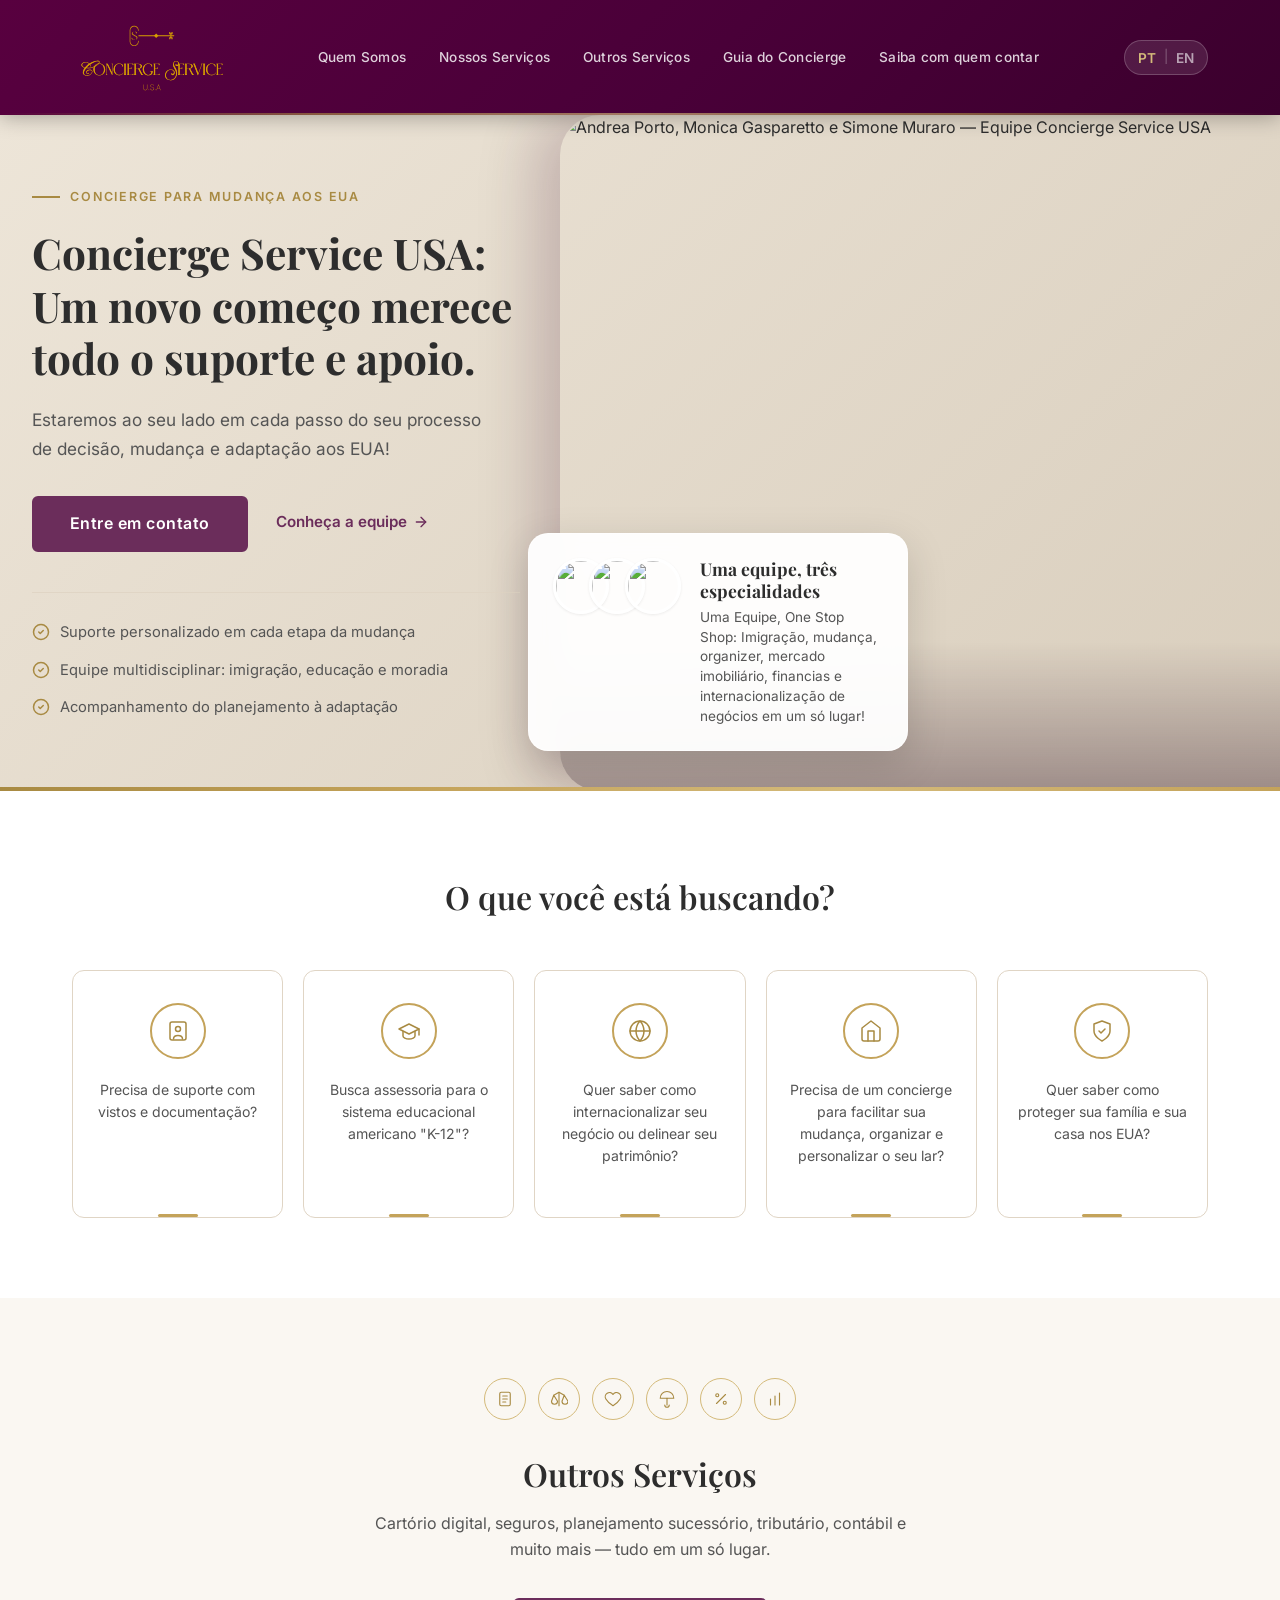
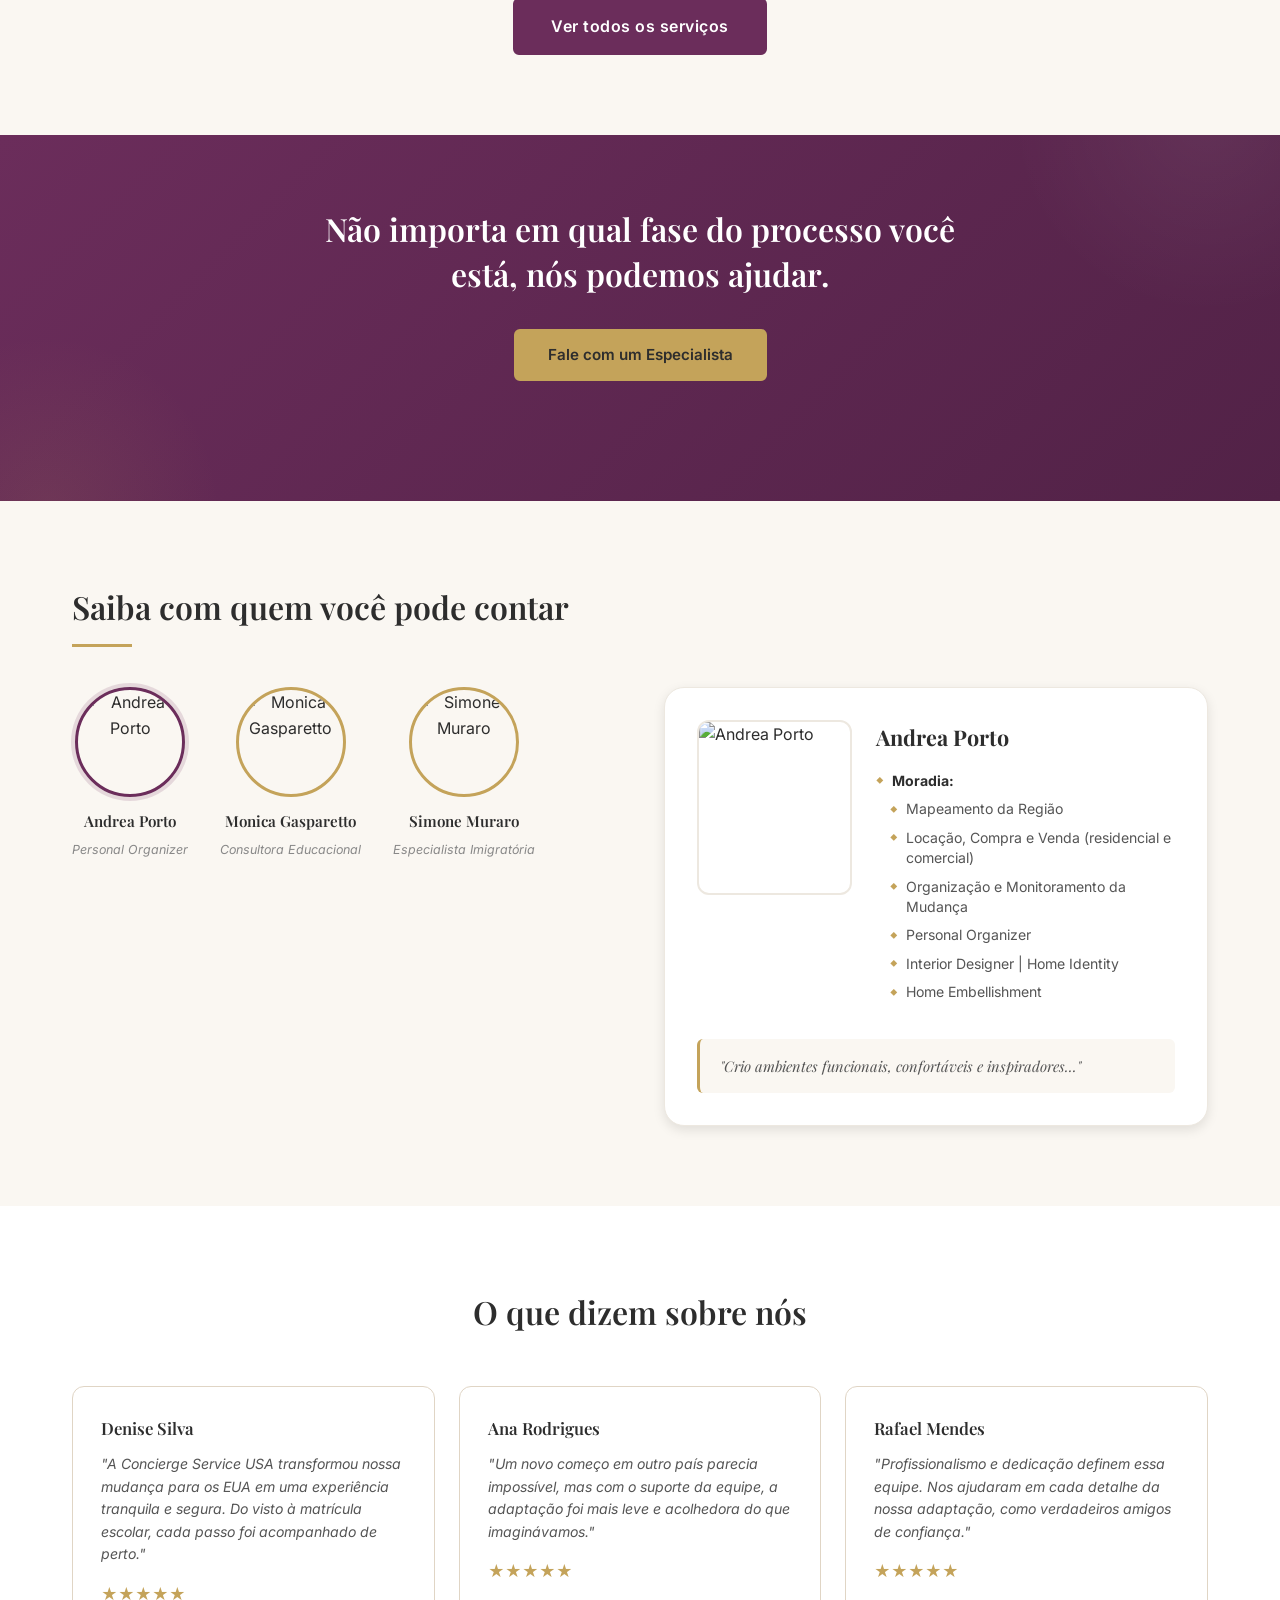
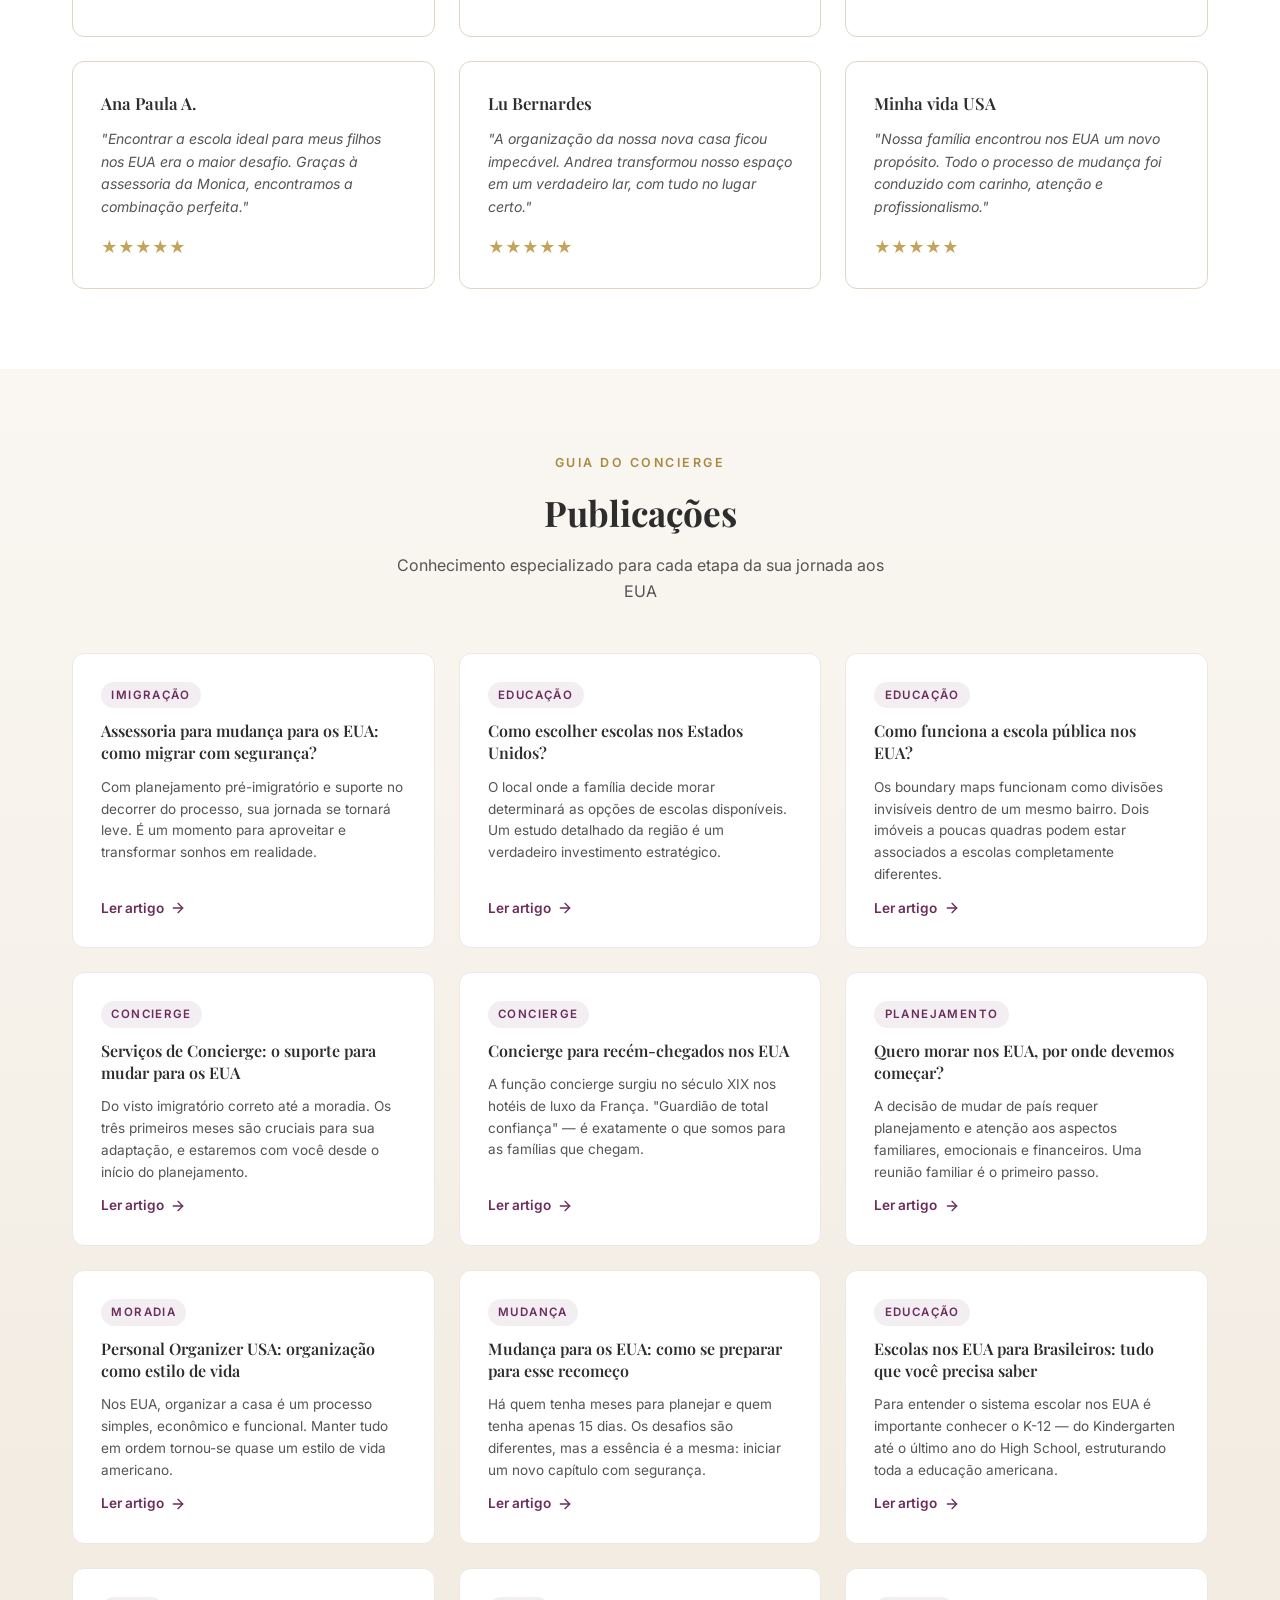
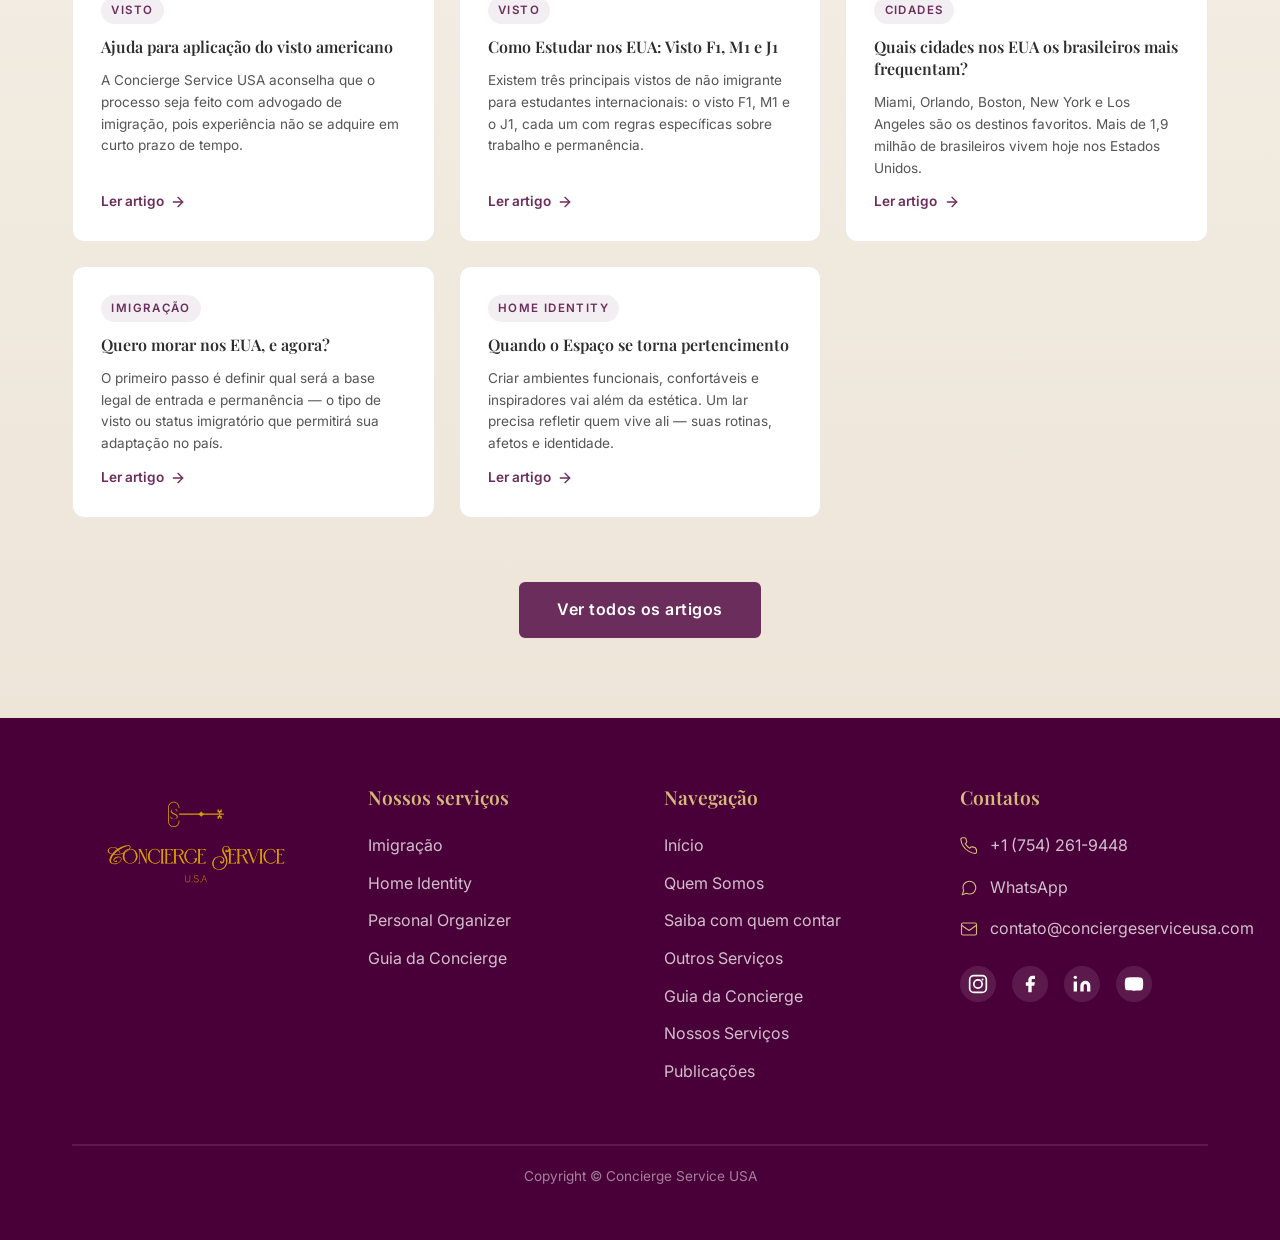
==== index.html @ 2cc2651e "first commit" ====
<!DOCTYPE html>
<html lang="pt-BR">

<head>
  <meta charset="UTF-8">
  <meta name="viewport" content="width=device-width, initial-scale=1.0">
  <meta name="description"
    content="Concierge Service USA — Suporte completo para famílias que desejam mudar para os Estados Unidos. Assessoria em vistos, educação, moradia, organização e muito mais.">
  <meta name="keywords"
    content="concierge, mudança EUA, visto americano, escola nos EUA, imigração, relocation, personal organizer">
  <title>Concierge Service USA | Seu Concierge para Mudança aos EUA</title>

  <link rel="preconnect" href="https://fonts.googleapis.com">
  <link rel="preconnect" href="https://fonts.gstatic.com" crossorigin>
  <link
    href="https://fonts.googleapis.com/css2?family=Playfair+Display:ital,wght@0,400;0,500;0,600;0,700;1,400&family=Inter:wght@300;400;500;600;700&display=swap"
    rel="stylesheet">
  <link rel="stylesheet" href="styles.css">
</head>

<body>

  <header class="header" id="top">
    <div class="container header-inner">
      <a href="#inicio" class="logo" aria-label="Concierge Service USA — Página Inicial">
        <img class="logo-image" src="image/Logo_dourado.svg" alt="Concierge Service USA" loading="eager">
      </a>

      <nav class="main-nav" aria-label="Navegação principal">
        <a href="quem-somos.html" class="nav-link">Quem Somos</a>
        <a href="#servicos" class="nav-link">Nossos Serviços</a>
        <a href="outros-servicos.html" class="nav-link">Outros Serviços</a>
        <a href="guide.html" class="nav-link">Guia do Concierge</a>
        <a href="#equipe" class="nav-link">Saiba com quem contar</a>
      </nav>

      <div class="lang-switch">
        <button class="lang-btn active" data-lang="pt">PT</button>
        <span class="lang-divider">|</span>
        <button class="lang-btn" data-lang="en">EN</button>
      </div>
    </div>
  </header>

  <main>

    <section class="hero" id="inicio">
      <div class="hero-inner">
        <div class="hero-content">
          <span class="hero-eyebrow" data-i18n="hero_eyebrow">Concierge para mudança aos EUA</span>
          <h1 data-i18n="hero_title">Concierge Service USA:<br>Um novo começo merece todo o suporte e apoio.</h1>
          <p data-i18n="hero_subtitle">Estaremos ao seu lado em cada passo do seu processo de decisão, mudança e
            adaptação aos EUA!</p>
          <div class="hero-actions">
            <a href="https://wa.me/17542619448" target="_blank" class="btn-primary" data-i18n="btn_contact">Entre em
              contato</a>
            <a href="#equipe" class="hero-link">
              <span data-i18n="hero_link_team">Conheça a equipe</span>
              <svg width="16" height="16" viewBox="0 0 24 24" fill="none" stroke="currentColor" stroke-width="2"
                stroke-linecap="round" stroke-linejoin="round" aria-hidden="true">
                <path d="M5 12h14" />
                <path d="m12 5 7 7-7 7" />
              </svg>
            </a>
          </div>
          <ul class="hero-highlights">
            <li>
              <svg viewBox="0 0 24 24" fill="none" stroke="currentColor" stroke-width="2" stroke-linecap="round"
                stroke-linejoin="round" aria-hidden="true">
                <circle cx="12" cy="12" r="10" />
                <path d="m9 12 2 2 4-4" />
              </svg>
              <span data-i18n="hero_highlight_1">Suporte personalizado em cada etapa da mudança</span>
            </li>
            <li>
              <svg viewBox="0 0 24 24" fill="none" stroke="currentColor" stroke-width="2" stroke-linecap="round"
                stroke-linejoin="round" aria-hidden="true">
                <circle cx="12" cy="12" r="10" />
                <path d="m9 12 2 2 4-4" />
              </svg>
              <span data-i18n="hero_highlight_2">Equipe multidisciplinar: imigração, educação e moradia</span>
            </li>
            <li>
              <svg viewBox="0 0 24 24" fill="none" stroke="currentColor" stroke-width="2" stroke-linecap="round"
                stroke-linejoin="round" aria-hidden="true">
                <circle cx="12" cy="12" r="10" />
                <path d="m9 12 2 2 4-4" />
              </svg>
              <span data-i18n="hero_highlight_3">Acompanhamento do planejamento à adaptação</span>
            </li>
          </ul>
        </div>
        <div class="hero-media">
          <div class="hero-media-frame">
            <img src="image/todasJuntas.jpg"
              alt="Andrea Porto, Monica Gasparetto e Simone Muraro — Equipe Concierge Service USA" width="900"
              height="1100" loading="eager">
          </div>
          <div class="hero-badge">
            <div class="hero-badge-avatars">
              <img src="image/Andrea.jpg" alt="" loading="eager">
              <img src="image/Monica.jpg" alt="" loading="eager">
              <img src="image/Simone.jpg" alt="" loading="eager">
            </div>
            <div class="hero-badge-text">
              <strong data-i18n="hero_badge_title">Uma equipe, três especialidades</strong>
              <span data-i18n="hero_badge_subtitle">Uma Equipe, One Stop Shop: Imigração, mudança, organizer, mercado
                imobiliário, financias e internacionalização de negócios em um só lugar!</span>
            </div>
          </div>
        </div>
      </div>
    </section>

    <section class="services" id="servicos">
      <div class="container">
        <h2 class="section-title reveal" data-i18n="services_title">O que você está buscando?</h2>
        <div class="services-grid reveal-stagger">
          <div class="service-card" id="service-vistos">
            <div class="service-icon">
              <svg viewBox="0 0 24 24" fill="none" stroke="currentColor" stroke-width="1.5" stroke-linecap="round"
                stroke-linejoin="round" aria-hidden="true">
                <rect x="4" y="3" width="16" height="18" rx="2" />
                <circle cx="12" cy="10" r="2.5" />
                <path d="M7.5 20c0-2.2 2-3.5 4.5-3.5s4.5 1.3 4.5 3.5" />
              </svg>
            </div>
            <p data-i18n="service_visas">Precisa de suporte com vistos e documentação?</p>
            <a href="guide.html?filter=visto" class="service-more"><span data-i18n="service_more_link">Saiba mais</span>
              <svg width="14" height="14" viewBox="0 0 24 24" fill="none" stroke="currentColor" stroke-width="2"
                stroke-linecap="round" stroke-linejoin="round" aria-hidden="true">
                <path d="M5 12h14" />
                <path d="m12 5 7 7-7 7" />
              </svg></a>
          </div>
          <div class="service-card" id="service-educacao">
            <div class="service-icon">
              <svg viewBox="0 0 24 24" fill="none" stroke="currentColor" stroke-width="1.5" stroke-linecap="round"
                stroke-linejoin="round" aria-hidden="true">
                <path d="M22 10L12 5 2 10l10 5 10-5z" />
                <path d="M6 12.5v4.5c0 1.5 2.7 3 6 3s6-1.5 6-3v-4.5" />
                <line x1="22" y1="10" x2="22" y2="16" />
              </svg>
            </div>
            <p data-i18n="service_education">Busca assessoria para o sistema educacional americano "K-12"?</p>
            <a href="guide.html?filter=educacao" class="service-more"><span data-i18n="service_more_link">Saiba
                mais</span> <svg width="14" height="14" viewBox="0 0 24 24" fill="none" stroke="currentColor"
                stroke-width="2" stroke-linecap="round" stroke-linejoin="round" aria-hidden="true">
                <path d="M5 12h14" />
                <path d="m12 5 7 7-7 7" />
              </svg></a>
          </div>
          <div class="service-card" id="service-internacional">
            <div class="service-icon">
              <svg viewBox="0 0 24 24" fill="none" stroke="currentColor" stroke-width="1.5" stroke-linecap="round"
                stroke-linejoin="round" aria-hidden="true">
                <circle cx="12" cy="12" r="10" />
                <line x1="2" y1="12" x2="22" y2="12" />
                <path d="M12 2a15.3 15.3 0 0 1 4 10 15.3 15.3 0 0 1-4 10 15.3 15.3 0 0 1-4-10A15.3 15.3 0 0 1 12 2z" />
              </svg>
            </div>
            <p data-i18n="service_international">Quer saber como internacionalizar seu negócio ou delinear seu
              patrimônio?</p>
            <a href="guide.html?filter=negocios" class="service-more"><span data-i18n="service_more_link">Saiba
                mais</span> <svg width="14" height="14" viewBox="0 0 24 24" fill="none" stroke="currentColor"
                stroke-width="2" stroke-linecap="round" stroke-linejoin="round" aria-hidden="true">
                <path d="M5 12h14" />
                <path d="m12 5 7 7-7 7" />
              </svg></a>
          </div>
          <div class="service-card" id="service-mudanca">
            <div class="service-icon">
              <svg viewBox="0 0 24 24" fill="none" stroke="currentColor" stroke-width="1.5" stroke-linecap="round"
                stroke-linejoin="round" aria-hidden="true">
                <path d="M3 9l9-7 9 7v11a2 2 0 0 1-2 2H5a2 2 0 0 1-2-2z" />
                <polyline points="9,22 9,12 15,12 15,22" />
              </svg>
            </div>
            <p data-i18n="service_concierge">Precisa de um concierge para facilitar sua mudança, organizar e
              personalizar o seu lar?</p>
            <a href="guide.html?filter=moradia" class="service-more"><span data-i18n="service_more_link">Saiba
                mais</span> <svg width="14" height="14" viewBox="0 0 24 24" fill="none" stroke="currentColor"
                stroke-width="2" stroke-linecap="round" stroke-linejoin="round" aria-hidden="true">
                <path d="M5 12h14" />
                <path d="m12 5 7 7-7 7" />
              </svg></a>
          </div>
          <div class="service-card" id="service-protecao">
            <div class="service-icon">
              <svg viewBox="0 0 24 24" fill="none" stroke="currentColor" stroke-width="1.5" stroke-linecap="round"
                stroke-linejoin="round" aria-hidden="true">
                <path d="M12 22s8-4 8-10V5l-8-3-8 3v7c0 6 8 10 8 10z" />
                <path d="M9 12l2 2 4-4" />
              </svg>
            </div>
            <p data-i18n="service_protection">Quer saber como proteger sua família e sua casa nos EUA?</p>
            <a href="guide.html?filter=seguros" class="service-more"><span data-i18n="service_more_link">Saiba
                mais</span> <svg width="14" height="14" viewBox="0 0 24 24" fill="none" stroke="currentColor"
                stroke-width="2" stroke-linecap="round" stroke-linejoin="round" aria-hidden="true">
                <path d="M5 12h14" />
                <path d="m12 5 7 7-7 7" />
              </svg></a>
          </div>
        </div>
      </div>
    </section>

    <section class="other-services-teaser" id="outros-servicos">
      <div class="container">
        <div class="other-services-teaser-inner reveal">
          <div class="other-services-teaser-icons" aria-hidden="true">
            <span class="teaser-icon">
              <svg viewBox="0 0 24 24" fill="none" stroke="currentColor" stroke-width="1.5" stroke-linecap="round"
                stroke-linejoin="round">
                <rect x="5" y="3" width="14" height="18" rx="2" />
                <line x1="9" y1="8" x2="15" y2="8" />
                <line x1="9" y1="12" x2="15" y2="12" />
                <line x1="9" y1="16" x2="13" y2="16" />
              </svg>
            </span>
            <span class="teaser-icon">
              <svg viewBox="0 0 24 24" fill="none" stroke="currentColor" stroke-width="1.5" stroke-linecap="round"
                stroke-linejoin="round">
                <path d="M12 3v18" />
                <path d="M5 7l7-4 7 4" />
                <path d="M5 7l-3 8a4 4 0 0 0 8 0z" />
                <path d="M19 7l-3 8a4 4 0 0 0 8 0z" />
              </svg>
            </span>
            <span class="teaser-icon">
              <svg viewBox="0 0 24 24" fill="none" stroke="currentColor" stroke-width="1.5" stroke-linecap="round"
                stroke-linejoin="round">
                <path d="M12 21s-7-4.5-9.5-9A5.5 5.5 0 0 1 12 6a5.5 5.5 0 0 1 9.5 6c-2.5 4.5-9.5 9-9.5 9z" />
              </svg>
            </span>
            <span class="teaser-icon">
              <svg viewBox="0 0 24 24" fill="none" stroke="currentColor" stroke-width="1.5" stroke-linecap="round"
                stroke-linejoin="round">
                <path d="M12 2a9 9 0 0 0-9 9h18a9 9 0 0 0-9-9z" />
                <line x1="12" y1="11" x2="12" y2="20" />
                <path d="M9 20a3 3 0 0 0 6 0" />
              </svg>
            </span>
            <span class="teaser-icon">
              <svg viewBox="0 0 24 24" fill="none" stroke="currentColor" stroke-width="1.5" stroke-linecap="round"
                stroke-linejoin="round">
                <circle cx="7" cy="7" r="2" />
                <circle cx="17" cy="17" r="2" />
                <line x1="6" y1="18" x2="18" y2="6" />
              </svg>
            </span>
            <span class="teaser-icon">
              <svg viewBox="0 0 24 24" fill="none" stroke="currentColor" stroke-width="1.5" stroke-linecap="round"
                stroke-linejoin="round">
                <line x1="6" y1="20" x2="6" y2="12" />
                <line x1="12" y1="20" x2="12" y2="8" />
                <line x1="18" y1="20" x2="18" y2="4" />
              </svg>
            </span>
          </div>
          <h2 class="section-title" data-i18n="other_services_title">Outros Serviços</h2>
          <p class="section-subtitle" data-i18n="other_services_subtitle">Cartório digital, seguros, planejamento
            sucessório, tributário, contábil e muito mais — tudo em um só lugar.</p>
          <a href="outros-servicos.html" class="btn-primary" data-i18n="other_services_cta">Ver todos os serviços</a>
        </div>
      </div>
    </section>

    <section class="banner-cta" id="contato">
      <div class="container reveal">
        <h2 data-i18n="cta_title">Não importa em qual fase do processo você está, nós podemos ajudar.</h2>
        <a href="https://wa.me/17542619448" target="_blank" class="btn-gold" data-i18n="btn_talk">Fale com um
          Especialista</a>
      </div>
    </section>

    <section class="team" id="equipe">
      <div class="container">
        <div class="team-header reveal">
          <h2 data-i18n="team_title">Saiba com quem você pode contar</h2>
        </div>
        <div class="team-content">
          <div class="team-members reveal-stagger">
            <div class="team-member active" data-member="andrea" id="member-andrea">
              <div class="member-photo"><img src="image/Andrea.jpg" alt="Andrea Porto" loading="lazy"></div>
              <h4>Andrea Porto</h4>
              <span class="role" data-i18n="role_andrea">Personal Organizer</span>
            </div>
            <div class="team-member" data-member="monica" id="member-monica">
              <div class="member-photo"><img src="image/Monica.jpg" alt="Monica Gasparetto" loading="lazy"></div>
              <h4>Monica Gasparetto</h4>
              <span class="role" data-i18n="role_monica">Consultora Educacional</span>
            </div>
            <div class="team-member" data-member="simone" id="member-simone">
              <div class="member-photo"><img src="image/Simone.jpg" alt="Simone Muraro" loading="lazy"></div>
              <h4>Simone Muraro</h4>
              <span class="role" data-i18n="role_simone">Especialista Imigratória</span>
            </div>
          </div>
          <div class="team-detail reveal" id="team-detail">
            <div class="team-detail-header">
              <div class="detail-photo"><img src="image/Andrea.jpg" alt="Andrea Porto"></div>
              <div class="detail-info">
                <h3>Andrea Porto</h3>
                <ul>
                  <li class="group-header">Moradia:</li>
                  <li class="sub-item">Mapeamento da Região</li>
                  <li class="sub-item">Locação, Compra e Venda (residencial e comercial)</li>
                  <li class="sub-item">Organização e Monitoramento da Mudança</li>
                  <li class="sub-item">Personal Organizer</li>
                  <li class="sub-item">Interior Designer | Home Identity</li>
                  <li class="sub-item">Home Embellishment</li>
                </ul>
              </div>
            </div>
            <div class="team-detail-quote">
              <blockquote>"Crio ambientes funcionais, confortáveis e inspiradores..."</blockquote>
            </div>
          </div>
        </div>
      </div>
    </section>

    <section class="testimonials" id="depoimentos">
      <div class="container">
        <h2 class="section-title reveal" data-i18n="testimonials_title">O que dizem sobre nós</h2>
        <div class="testimonials-grid reveal-stagger">
          <div class="testimonial-card" id="testimonial-1">
            <h4>Denise Silva</h4>
            <p data-i18n="testimonial_1">"A Concierge Service USA transformou nossa mudança para os EUA em uma
              experiência tranquila e segura. Do visto à matrícula escolar, cada passo foi acompanhado de perto."</p>
            <div class="stars" aria-label="5 estrelas">★★★★★</div>
          </div>
          <div class="testimonial-card" id="testimonial-2">
            <h4>Ana Rodrigues</h4>
            <p data-i18n="testimonial_2">"Um novo começo em outro país parecia impossível, mas com o suporte da equipe,
              a adaptação foi mais leve e acolhedora do que imaginávamos."</p>
            <div class="stars" aria-label="5 estrelas">★★★★★</div>
          </div>
          <div class="testimonial-card" id="testimonial-3">
            <h4>Rafael Mendes</h4>
            <p data-i18n="testimonial_3">"Profissionalismo e dedicação definem essa equipe. Nos ajudaram em cada detalhe
              da nossa adaptação, como verdadeiros amigos de confiança."</p>
            <div class="stars" aria-label="5 estrelas">★★★★★</div>
          </div>
          <div class="testimonial-card" id="testimonial-4">
            <h4>Ana Paula A.</h4>
            <p data-i18n="testimonial_4">"Encontrar a escola ideal para meus filhos nos EUA era o maior desafio. Graças
              à assessoria da Monica, encontramos a combinação perfeita."</p>
            <div class="stars" aria-label="5 estrelas">★★★★★</div>
          </div>
          <div class="testimonial-card" id="testimonial-5">
            <h4>Lu Bernardes</h4>
            <p data-i18n="testimonial_5">"A organização da nossa nova casa ficou impecável. Andrea transformou nosso
              espaço em um verdadeiro lar, com tudo no lugar certo."</p>
            <div class="stars" aria-label="5 estrelas">★★★★★</div>
          </div>
          <div class="testimonial-card" id="testimonial-6">
            <h4>Minha vida USA</h4>
            <p data-i18n="testimonial_6">"Nossa família encontrou nos EUA um novo propósito. Todo o processo de mudança
              foi conduzido com carinho, atenção e profissionalismo."</p>
            <div class="stars" aria-label="5 estrelas">★★★★★</div>
          </div>
        </div>
      </div>
    </section>

    <!-- ===== PUBLICAÇÕES SECTION ===== -->
    <section class="publicacoes" id="publicacoes">
      <div class="container">
        <div class="publicacoes-header reveal">
          <span class="section-label">Guia do Concierge</span>
          <h2 data-i18n="pub_title">Publicações</h2>
          <p data-i18n="pub_subtitle">Conhecimento especializado para cada etapa da sua jornada aos EUA</p>
        </div>

        <div class="publicacoes-grid reveal-stagger">

          <article class="pub-card" id="pub-1">
            <div class="pub-tag">Imigração</div>
            <h3>Assessoria para mudança para os EUA: como migrar com segurança?</h3>
            <p>Com planejamento pré-imigratório e suporte no decorrer do processo, sua jornada se tornará leve. É um
              momento para aproveitar e transformar sonhos em realidade.</p>
            <a href="guide.html#post-1" class="pub-link">Ler artigo <svg width="16" height="16" viewBox="0 0 24 24"
                fill="none" stroke="currentColor" stroke-width="2" stroke-linecap="round" stroke-linejoin="round"
                aria-hidden="true">
                <path d="M5 12h14" />
                <path d="m12 5 7 7-7 7" />
              </svg></a>
          </article>

          <article class="pub-card" id="pub-2">
            <div class="pub-tag">Educação</div>
            <h3>Como escolher escolas nos Estados Unidos?</h3>
            <p>O local onde a família decide morar determinará as opções de escolas disponíveis. Um estudo detalhado da
              região é um verdadeiro investimento estratégico.</p>
            <a href="guide.html#post-2" class="pub-link">Ler artigo <svg width="16" height="16" viewBox="0 0 24 24"
                fill="none" stroke="currentColor" stroke-width="2" stroke-linecap="round" stroke-linejoin="round"
                aria-hidden="true">
                <path d="M5 12h14" />
                <path d="m12 5 7 7-7 7" />
              </svg></a>
          </article>

          <article class="pub-card" id="pub-3">
            <div class="pub-tag">Educação</div>
            <h3>Como funciona a escola pública nos EUA?</h3>
            <p>Os boundary maps funcionam como divisões invisíveis dentro de um mesmo bairro. Dois imóveis a poucas
              quadras podem estar associados a escolas completamente diferentes.</p>
            <a href="guide.html#post-3" class="pub-link">Ler artigo <svg width="16" height="16" viewBox="0 0 24 24"
                fill="none" stroke="currentColor" stroke-width="2" stroke-linecap="round" stroke-linejoin="round"
                aria-hidden="true">
                <path d="M5 12h14" />
                <path d="m12 5 7 7-7 7" />
              </svg></a>
          </article>

          <article class="pub-card" id="pub-4">
            <div class="pub-tag">Concierge</div>
            <h3>Serviços de Concierge: o suporte para mudar para os EUA</h3>
            <p>Do visto imigratório correto até a moradia. Os três primeiros meses são cruciais para sua adaptação, e
              estaremos com você desde o início do planejamento.</p>
            <a href="guide.html#post-4" class="pub-link">Ler artigo <svg width="16" height="16" viewBox="0 0 24 24"
                fill="none" stroke="currentColor" stroke-width="2" stroke-linecap="round" stroke-linejoin="round"
                aria-hidden="true">
                <path d="M5 12h14" />
                <path d="m12 5 7 7-7 7" />
              </svg></a>
          </article>

          <article class="pub-card" id="pub-5">
            <div class="pub-tag">Concierge</div>
            <h3>Concierge para recém-chegados nos EUA</h3>
            <p>A função concierge surgiu no século XIX nos hotéis de luxo da França. "Guardião de total confiança" — é
              exatamente o que somos para as famílias que chegam.</p>
            <a href="guide.html#post-5" class="pub-link">Ler artigo <svg width="16" height="16" viewBox="0 0 24 24"
                fill="none" stroke="currentColor" stroke-width="2" stroke-linecap="round" stroke-linejoin="round"
                aria-hidden="true">
                <path d="M5 12h14" />
                <path d="m12 5 7 7-7 7" />
              </svg></a>
          </article>

          <article class="pub-card" id="pub-6">
            <div class="pub-tag">Planejamento</div>
            <h3>Quero morar nos EUA, por onde devemos começar?</h3>
            <p>A decisão de mudar de país requer planejamento e atenção aos aspectos familiares, emocionais e
              financeiros. Uma reunião familiar é o primeiro passo.</p>
            <a href="guide.html#post-6" class="pub-link">Ler artigo <svg width="16" height="16" viewBox="0 0 24 24"
                fill="none" stroke="currentColor" stroke-width="2" stroke-linecap="round" stroke-linejoin="round"
                aria-hidden="true">
                <path d="M5 12h14" />
                <path d="m12 5 7 7-7 7" />
              </svg></a>
          </article>

          <article class="pub-card" id="pub-7">
            <div class="pub-tag">Moradia</div>
            <h3>Personal Organizer USA: organização como estilo de vida</h3>
            <p>Nos EUA, organizar a casa é um processo simples, econômico e funcional. Manter tudo em ordem tornou-se
              quase um estilo de vida americano.</p>
            <a href="guide.html#post-7" class="pub-link">Ler artigo <svg width="16" height="16" viewBox="0 0 24 24"
                fill="none" stroke="currentColor" stroke-width="2" stroke-linecap="round" stroke-linejoin="round"
                aria-hidden="true">
                <path d="M5 12h14" />
                <path d="m12 5 7 7-7 7" />
              </svg></a>
          </article>

          <article class="pub-card" id="pub-8">
            <div class="pub-tag">Mudança</div>
            <h3>Mudança para os EUA: como se preparar para esse recomeço</h3>
            <p>Há quem tenha meses para planejar e quem tenha apenas 15 dias. Os desafios são diferentes, mas a essência
              é a mesma: iniciar um novo capítulo com segurança.</p>
            <a href="guide.html#post-8" class="pub-link">Ler artigo <svg width="16" height="16" viewBox="0 0 24 24"
                fill="none" stroke="currentColor" stroke-width="2" stroke-linecap="round" stroke-linejoin="round"
                aria-hidden="true">
                <path d="M5 12h14" />
                <path d="m12 5 7 7-7 7" />
              </svg></a>
          </article>

          <article class="pub-card" id="pub-9">
            <div class="pub-tag">Educação</div>
            <h3>Escolas nos EUA para Brasileiros: tudo que você precisa saber</h3>
            <p>Para entender o sistema escolar nos EUA é importante conhecer o K-12 — do Kindergarten até o último ano
              do High School, estruturando toda a educação americana.</p>
            <a href="guide.html#post-9" class="pub-link">Ler artigo <svg width="16" height="16" viewBox="0 0 24 24"
                fill="none" stroke="currentColor" stroke-width="2" stroke-linecap="round" stroke-linejoin="round"
                aria-hidden="true">
                <path d="M5 12h14" />
                <path d="m12 5 7 7-7 7" />
              </svg></a>
          </article>

          <article class="pub-card" id="pub-10">
            <div class="pub-tag">Visto</div>
            <h3>Ajuda para aplicação do visto americano</h3>
            <p>A Concierge Service USA aconselha que o processo seja feito com advogado de imigração, pois experiência
              não se adquire em curto prazo de tempo.</p>
            <a href="guide.html#post-10" class="pub-link">Ler artigo <svg width="16" height="16" viewBox="0 0 24 24"
                fill="none" stroke="currentColor" stroke-width="2" stroke-linecap="round" stroke-linejoin="round"
                aria-hidden="true">
                <path d="M5 12h14" />
                <path d="m12 5 7 7-7 7" />
              </svg></a>
          </article>

          <article class="pub-card" id="pub-11">
            <div class="pub-tag">Visto</div>
            <h3>Como Estudar nos EUA: Visto F1, M1 e J1</h3>
            <p>Existem três principais vistos de não imigrante para estudantes internacionais: o visto F1, M1 e o J1,
              cada um com regras específicas sobre trabalho e permanência.</p>
            <a href="guide.html#post-11" class="pub-link">Ler artigo <svg width="16" height="16" viewBox="0 0 24 24"
                fill="none" stroke="currentColor" stroke-width="2" stroke-linecap="round" stroke-linejoin="round"
                aria-hidden="true">
                <path d="M5 12h14" />
                <path d="m12 5 7 7-7 7" />
              </svg></a>
          </article>

          <article class="pub-card" id="pub-12">
            <div class="pub-tag">Cidades</div>
            <h3>Quais cidades nos EUA os brasileiros mais frequentam?</h3>
            <p>Miami, Orlando, Boston, New York e Los Angeles são os destinos favoritos. Mais de 1,9 milhão de
              brasileiros vivem hoje nos Estados Unidos.</p>
            <a href="guide.html#post-12" class="pub-link">Ler artigo <svg width="16" height="16" viewBox="0 0 24 24"
                fill="none" stroke="currentColor" stroke-width="2" stroke-linecap="round" stroke-linejoin="round"
                aria-hidden="true">
                <path d="M5 12h14" />
                <path d="m12 5 7 7-7 7" />
              </svg></a>
          </article>

          <article class="pub-card" id="pub-13">
            <div class="pub-tag">Imigração</div>
            <h3>Quero morar nos EUA, e agora?</h3>
            <p>O primeiro passo é definir qual será a base legal de entrada e permanência — o tipo de visto ou status
              imigratório que permitirá sua adaptação no país.</p>
            <a href="guide.html#post-13" class="pub-link">Ler artigo <svg width="16" height="16" viewBox="0 0 24 24"
                fill="none" stroke="currentColor" stroke-width="2" stroke-linecap="round" stroke-linejoin="round"
                aria-hidden="true">
                <path d="M5 12h14" />
                <path d="m12 5 7 7-7 7" />
              </svg></a>
          </article>

          <article class="pub-card" id="pub-14">
            <div class="pub-tag">Home Identity</div>
            <h3>Quando o Espaço se torna pertencimento</h3>
            <p>Criar ambientes funcionais, confortáveis e inspiradores vai além da estética. Um lar precisa refletir
              quem vive ali — suas rotinas, afetos e identidade.</p>
            <a href="guide.html#post-14" class="pub-link">Ler artigo <svg width="16" height="16" viewBox="0 0 24 24"
                fill="none" stroke="currentColor" stroke-width="2" stroke-linecap="round" stroke-linejoin="round"
                aria-hidden="true">
                <path d="M5 12h14" />
                <path d="m12 5 7 7-7 7" />
              </svg></a>
          </article>

        </div>

        <div class="pub-cta reveal">
          <a href="guide.html" class="btn-primary" data-i18n="pub_cta">Ver todos os artigos</a>
        </div>
      </div>
    </section>

  </main>

  <!-- ===== FOOTER ===== -->
  <footer class="footer" id="rodape">
    <div class="container">
      <div class="footer-grid">

        <div class="footer-col-logo">
          <a href="#inicio" class="footer-logo">
            <img class="logo-image" src="image/Logo_dourado.svg" alt="Concierge Service USA" loading="lazy">
          </a>
        </div>

        <div>
          <h5 data-i18n="footer_services">Nossos serviços</h5>
          <ul>
            <li><a href="#servicos">Imigração</a></li>
            <li><a href="#servicos">Home Identity</a></li>
            <li><a href="#servicos">Personal Organizer</a></li>
            <li><a href="guide.html">Guia da Concierge</a></li>
          </ul>
        </div>

        <div>
          <h5 data-i18n="footer_links">Navegação</h5>
          <ul>
            <li><a href="#inicio">Início</a></li>
            <li><a href="quem-somos.html">Quem Somos</a></li>
            <li><a href="#equipe">Saiba com quem contar</a></li>
            <li><a href="outros-servicos.html">Outros Serviços</a></li>
            <li><a href="guide.html">Guia da Concierge</a></li>
            <li><a href="#servicos">Nossos Serviços</a></li>
            <li><a href="#publicacoes">Publicações</a></li>
          </ul>
        </div>

        <div>
          <h5 data-i18n="footer_contact">Contatos</h5>

          <div class="contact-item">
            <svg width="18" height="18" viewBox="0 0 24 24" fill="none" stroke="currentColor" stroke-width="1.5"
              stroke-linecap="round" stroke-linejoin="round" aria-hidden="true">
              <path
                d="M22 16.92v3a2 2 0 0 1-2.18 2 19.79 19.79 0 0 1-8.63-3.07A19.5 19.5 0 0 1 4.21 12a19.79 19.79 0 0 1-3.07-8.67A2 2 0 0 1 3.12 1h3a2 2 0 0 1 2 1.72 12.84 12.84 0 0 0 .7 2.81 2 2 0 0 1-.45 2.11L7.09 8.91a16 16 0 0 0 6 6l1.27-1.27a2 2 0 0 1 2.11-.45 12.84 12.84 0 0 0 2.81.7A2 2 0 0 1 21 16h1a2 2 0 0 1-.08.92z" />
            </svg>
            <a href="tel:+17542619448"><span>+1 (754) 261-9448</span></a>
          </div>

          <div class="contact-item">
            <svg width="18" height="18" viewBox="0 0 24 24" fill="none" stroke="currentColor" stroke-width="1.5"
              stroke-linecap="round" stroke-linejoin="round" aria-hidden="true">
              <path
                d="M21 11.5a8.38 8.38 0 0 1-.9 3.8 8.5 8.5 0 0 1-7.6 4.7 8.38 8.38 0 0 1-3.8-.9L3 21l1.9-5.7a8.38 8.38 0 0 1-.9-3.8 8.5 8.5 0 0 1 4.7-7.6 8.38 8.38 0 0 1 3.8-.9h.5a8.48 8.48 0 0 1 8 8v.5z" />
            </svg>
            <a href="https://wa.me/17542619448" target="_blank" rel="noopener"><span>WhatsApp</span></a>
          </div>

          <div class="contact-item">
            <svg width="18" height="18" viewBox="0 0 24 24" fill="none" stroke="currentColor" stroke-width="1.5"
              stroke-linecap="round" stroke-linejoin="round" aria-hidden="true">
              <rect x="2" y="4" width="20" height="16" rx="2" />
              <path d="M22 7l-10 7L2 7" />
            </svg>
            <a href="mailto:contato@conciergeserviceusa.com"><span>contato@conciergeserviceusa.com</span></a>
          </div>

          <div class="social-links">
            <a href="https://www.instagram.com/conciergeserviceusa?igsh=ZzFvaXZ5OGR4c2s4" class="social-link"
              aria-label="Instagram" title="Instagram">
              <svg width="20" height="20" viewBox="0 0 24 24" fill="none" stroke="currentColor" stroke-width="2"
                stroke-linecap="round" stroke-linejoin="round" aria-hidden="true">
                <rect x="2" y="2" width="20" height="20" rx="5" ry="5" />
                <circle cx="12" cy="12" r="5" />
                <circle cx="17.5" cy="6.5" r="1.2" fill="currentColor" stroke="none" />
              </svg>
            </a>
            <a href="https://www.facebook.com/profile.php?id=61566010590338&mibextid=wwXIfr&rdid=JvjIIKoU09UHDtzt&share_url=https%3A%2F%2Fwww.facebook.com%2Fshare%2F1ZEid6Zvwt%2F%3Fmibextid%3DwwXIfr#"
              class="social-link" aria-label="Facebook" title="Facebook">
              <svg width="20" height="20" viewBox="0 0 24 24" fill="currentColor" aria-hidden="true">
                <path d="M18 2h-3a5 5 0 0 0-5 5v3H7v4h3v8h4v-8h3l1-4h-4V7a1 1 0 0 1 1-1h3z" />
              </svg>
            </a>
            <a href="https://www.linkedin.com/company/conciergeserviceusaa/" class="social-link" aria-label="LinkedIn"
              title="LinkedIn">
              <svg width="20" height="20" viewBox="0 0 24 24" fill="currentColor" aria-hidden="true">
                <path d="M16 8a6 6 0 0 1 6 6v7h-4v-7a2 2 0 0 0-2-2 2 2 0 0 0-2 2v7h-4v-7a6 6 0 0 1 6-6z" />
                <rect x="2" y="9" width="4" height="12" />
                <circle cx="4" cy="4" r="2" />
              </svg>
            </a>
            <a href="https://www.youtube.com/@conciergeserviceusa" class="social-link" aria-label="YouTube"
              title="YouTube">
              <svg width="20" height="20" viewBox="0 0 24 24" fill="currentColor" aria-hidden="true">
                <path
                  d="M22.54 6.42a2.78 2.78 0 0 0-1.95-1.96C18.88 4 12 4 12 4s-6.88 0-8.59.46A2.78 2.78 0 0 0 1.46 6.42 29 29 0 0 0 1 12a29 29 0 0 0 .46 5.58 2.78 2.78 0 0 0 1.95 1.96C5.12 20 12 20 12 20s6.88 0 8.59-.46a2.78 2.78 0 0 0 1.95-1.96A29 29 0 0 0 23 12a29 29 0 0 0-.46-5.58z" />
                <polygon points="9.75,15.02 15.5,11.75 9.75,8.48" fill="white" />
              </svg>
            </a>
          </div>
        </div>

      </div>

      <div class="footer-bottom">
        <p data-i18n="footer_copyright">Copyright &copy; Concierge Service USA</p>
      </div>
    </div>
  </footer>

  <script src="script.js"></script>
</body>

</html>
---- styles.css ----
/* ==========================================
   CONCIERGE SERVICE USA — Design System & Styles
   ========================================== */

/* Google Fonts */
@import url('https://fonts.googleapis.com/css2?family=Playfair+Display:ital,wght@0,400;0,500;0,600;0,700;1,400&family=Inter:wght@300;400;500;600;700&display=swap');

/* ---- Custom Properties ---- */
:root {
  /* Colors */
  --color-primary: #6B2D5B;
  --color-primary-dark: #522247;
  --color-primary-light: #8A4275;
  --color-gold: #C4A35A;
  --color-gold-light: #D4BA7A;
  --color-gold-dark: #A88A42;
  --color-bg-warm: #EDE5D8;
  --color-bg-warm-deep: #D9CEBD;
  --color-bg-light: #FAF7F2;
  --color-bg-white: #FFFFFF;
  --color-bg-gray: #F5F4F2;
  --color-text-dark: #2D2D2D;
  --color-text-medium: #555555;
  --color-text-light: #888888;
  --color-border: #E0D5C5;
  --color-border-light: #EDE8E0;
  --color-brand-dark: #38002A;

  /* Typography */
  --font-heading: 'Playfair Display', Georgia, 'Times New Roman', serif;
  --font-body: 'Inter', -apple-system, 'Segoe UI', Roboto, sans-serif;

  /* Shadows */
  --shadow-sm: 0 1px 3px rgba(0, 0, 0, 0.08);
  --shadow-md: 0 4px 12px rgba(0, 0, 0, 0.1);
  --shadow-lg: 0 8px 30px rgba(0, 0, 0, 0.12);
  --shadow-xl: 0 12px 40px rgba(0, 0, 0, 0.15);

  /* Transitions */
  --transition-fast: 0.2s ease;
  --transition-base: 0.3s ease;
  --transition-slow: 0.5s ease;

  /* Layout */
  --container-max: 1200px;
  --container-padding: 2rem;
  --radius-sm: 6px;
  --radius-md: 12px;
  --radius-lg: 20px;
  --radius-xl: 30px;
  --radius-full: 50%;
}

/* ---- Reset & Base ---- */
*,
*::before,
*::after {
  margin: 0;
  padding: 0;
  box-sizing: border-box;
}

html {
  scroll-behavior: smooth;
  font-size: 16px;
}

body {
  font-family: var(--font-body);
  color: var(--color-text-dark);
  background-color: var(--color-bg-white);
  line-height: 1.6;
  -webkit-font-smoothing: antialiased;
  -moz-osx-font-smoothing: grayscale;
  overflow-x: hidden;
}

img {
  max-width: 100%;
  height: auto;
  display: block;
}

a {
  text-decoration: none;
  color: inherit;
  transition: var(--transition-fast);
}

ul, ol {
  list-style: none;
}

button {
  cursor: pointer;
  border: none;
  outline: none;
  font-family: inherit;
  background: none;
}

/* ---- Layout Utilities ---- */
.container {
  max-width: var(--container-max);
  margin: 0 auto;
  padding: 0 var(--container-padding);
}

.section-title {
  font-family: var(--font-heading);
  font-size: 2rem;
  font-weight: 600;
  text-align: center;
  color: var(--color-text-dark);
  margin-bottom: 3rem;
}

/* ---- Buttons ---- */
.btn-primary {
  display: inline-block;
  background-color: var(--color-primary);
  color: var(--color-bg-white);
  padding: 0.85rem 2.25rem;
  border-radius: var(--radius-sm);
  font-weight: 600;
  font-size: 1rem;
  letter-spacing: 0.03em;
  transition: var(--transition-base);
  border: 2px solid var(--color-primary);
}

.btn-primary:hover {
  background-color: var(--color-primary-dark);
  border-color: var(--color-primary-dark);
  transform: translateY(-2px);
  box-shadow: 0 6px 20px rgba(107, 45, 91, 0.3);
}

.btn-gold {
  display: inline-block;
  background-color: var(--color-gold);
  color: var(--color-text-dark);
  padding: 0.75rem 2rem;
  border-radius: var(--radius-sm);
  font-weight: 600;
  font-size: 0.95rem;
  transition: var(--transition-base);
  border: 2px solid var(--color-gold);
}

.btn-gold:hover {
  background-color: var(--color-gold-dark);
  color: var(--color-bg-white);
  border-color: var(--color-gold-dark);
  transform: translateY(-2px);
  box-shadow: 0 6px 20px rgba(196, 163, 90, 0.4);
}

/* ==========================================
   HEADER
   ========================================== */
.header {
  background: linear-gradient(135deg, #58003f 0%, #490038 55%, #3b002d 100%);
  color: var(--color-bg-white);
  padding: 1.1rem 0;
  text-align: center;
  position: relative;
  z-index: 10;
  box-shadow: 0 2px 20px rgba(0, 0, 0, 0.3);
}

.header::after {
  content: '';
  position: absolute;
  bottom: 0;
  left: 0;
  right: 0;
  height: 2px;
  background: linear-gradient(90deg, transparent, var(--color-gold-dark), var(--color-gold-light), var(--color-gold-dark), transparent);
  opacity: 0.65;
}

.header-inner {
  display: flex;
  align-items: center;
  justify-content: space-between;
  gap: 1.5rem;
}

/* ---- Main Navigation ---- */
.main-nav {
  display: flex;
  align-items: center;
  gap: 0.25rem;
  flex: 1;
  justify-content: center;
}

.nav-link {
  color: rgba(255, 255, 255, 0.82);
  font-size: 0.85rem;
  font-weight: 500;
  padding: 0.45rem 0.9rem;
  border-radius: 20px;
  transition: var(--transition-fast);
  white-space: nowrap;
  letter-spacing: 0.02em;
}

.nav-link:hover {
  color: var(--color-gold-light);
  background: rgba(255, 255, 255, 0.08);
}

.logo {
  display: flex;
  flex-direction: column;
  align-items: center;
  gap: 0.2rem;
  margin: 0 auto; /* Center logo by default in flex if needed, but we have lang-switch now */
}

.logo-image {
  width: 160px;
  height: 160px;
  margin: -40px 0; /* Prevents the header from becoming too tall due to the logo's internal whitespace */
  object-fit: contain;
}

/* ---- Language Switcher ---- */
.lang-switch {
  display: flex;
  gap: 0.5rem;
  align-items: center;
  background: rgba(255, 255, 255, 0.1);
  padding: 0.4rem 0.8rem;
  border-radius: 20px;
  border: 1px solid rgba(255, 255, 255, 0.2);
}

.lang-btn {
  color: rgba(255, 255, 255, 0.6);
  font-size: 0.85rem;
  font-weight: 600;
  transition: var(--transition-fast);
}

.lang-btn:hover {
  color: var(--color-bg-white);
}

.lang-btn.active {
  color: var(--color-gold-light);
}

.lang-divider {
  color: rgba(255, 255, 255, 0.3);
  font-size: 0.8rem;
}

/* ==========================================
   HERO SECTION
   ========================================== */
.hero {
  background: linear-gradient(135deg, var(--color-bg-warm) 0%, var(--color-bg-warm-deep) 100%);
  position: relative;
  overflow: hidden;
}

.hero::after {
  content: '';
  position: absolute;
  bottom: 0;
  left: 0;
  right: 0;
  height: 4px;
  background: linear-gradient(90deg, var(--color-gold-dark), var(--color-gold), var(--color-gold-light), var(--color-gold));
  z-index: 3;
}

.hero-inner {
  display: grid;
  grid-template-columns: minmax(320px, 560px) minmax(0, 1fr);
  align-items: stretch;
  min-height: 660px;
  max-width: 1800px;
  margin: 0 auto;
}

/* ---- Hero Content (left column) ---- */
.hero-content {
  position: relative;
  z-index: 2;
  display: flex;
  flex-direction: column;
  justify-content: center;
  padding: 4.5rem 2.5rem 4.5rem var(--container-padding);
  animation: heroFadeUp 0.8s ease both;
}

.hero-eyebrow {
  display: inline-flex;
  align-items: center;
  gap: 0.65rem;
  font-size: 0.78rem;
  font-weight: 600;
  letter-spacing: 0.14em;
  text-transform: uppercase;
  color: var(--color-gold-dark);
  margin-bottom: 1.25rem;
}

.hero-eyebrow::before {
  content: '';
  width: 28px;
  height: 2px;
  background: var(--color-gold-dark);
}

.hero-content h1 {
  font-family: var(--font-heading);
  font-size: 2.65rem;
  font-weight: 700;
  line-height: 1.24;
  color: var(--color-text-dark);
  margin-bottom: 1.25rem;
}

.hero-content p {
  font-size: 1.08rem;
  color: var(--color-text-medium);
  margin-bottom: 2rem;
  line-height: 1.7;
  max-width: 460px;
}

.hero-actions {
  display: flex;
  align-items: center;
  gap: 1.75rem;
  flex-wrap: wrap;
  margin-bottom: 2.5rem;
}

.hero-link {
  display: inline-flex;
  align-items: center;
  gap: 0.4rem;
  font-weight: 600;
  font-size: 0.95rem;
  color: var(--color-primary);
  border-bottom: 2px solid transparent;
  padding-bottom: 2px;
  transition: var(--transition-fast);
}

.hero-link svg {
  transition: var(--transition-fast);
}

.hero-link:hover {
  color: var(--color-primary-dark);
  border-color: var(--color-gold);
}

.hero-link:hover svg {
  transform: translateX(3px);
}

.hero-highlights {
  display: flex;
  flex-direction: column;
  gap: 0.85rem;
  border-top: 1px solid var(--color-border);
  padding-top: 1.75rem;
}

.hero-highlights li {
  display: flex;
  align-items: flex-start;
  gap: 0.65rem;
  font-size: 0.92rem;
  color: var(--color-text-medium);
}

.hero-highlights svg {
  flex-shrink: 0;
  width: 18px;
  height: 18px;
  margin-top: 2px;
  color: var(--color-gold-dark);
}

/* ---- Hero Media (right column, bleeds to viewport edge) ---- */
.hero-media {
  position: relative;
  min-height: 420px;
}

.hero-media-frame {
  position: absolute;
  inset: 0;
  border-radius: 40px 0 0 40px;
  overflow: hidden;
  box-shadow: -24px 0 60px rgba(56, 0, 42, 0.2);
  animation: heroFadeScale 1s ease both;
}

.hero-media-frame img {
  width: 100%;
  height: 100%;
  object-fit: cover;
  object-position: top center;
}

.hero-media-frame::after {
  content: '';
  position: absolute;
  inset: 0;
  background: linear-gradient(0deg, rgba(30, 0, 22, 0.32) 0%, rgba(30, 0, 22, 0) 22%);
  pointer-events: none;
}

.hero-badge {
  position: absolute;
  left: -2rem;
  bottom: 2.5rem;
  z-index: 3;
  display: flex;
  align-items: flex-start;
  gap: 1.2rem;
  background: rgba(255, 255, 255, 0.95);
  backdrop-filter: blur(10px);
  border: 1px solid rgba(255, 255, 255, 0.6);
  border-radius: var(--radius-lg);
  box-shadow: var(--shadow-xl);
  padding: 1.5rem;
  max-width: 380px;
  animation: heroFadeUp 0.9s ease 0.15s both;
}

.hero-badge-avatars {
  display: flex;
  flex-shrink: 0;
}

.hero-badge-avatars img {
  width: 56px;
  height: 56px;
  border-radius: 50%;
  object-fit: cover;
  object-position: top center;
  border: 3px solid var(--color-bg-white);
  box-shadow: var(--shadow-sm);
}

.hero-badge-avatars img:not(:first-child) {
  margin-left: -20px;
}

.hero-badge-text {
  display: flex;
  flex-direction: column;
  gap: 0.35rem;
}

.hero-badge-text strong {
  font-family: var(--font-heading);
  font-size: 1.1rem;
  color: var(--color-text-dark);
  line-height: 1.25;
}

.hero-badge-text span {
  font-size: 0.85rem;
  color: var(--color-text-medium);
  line-height: 1.45;
}

@keyframes heroFadeUp {
  from { opacity: 0; transform: translateY(18px); }
  to { opacity: 1; transform: translateY(0); }
}

@keyframes heroFadeScale {
  from { opacity: 0; transform: scale(1.04); }
  to { opacity: 1; transform: scale(1); }
}

/* ==========================================
   SERVICES SECTION
   ========================================== */
.services {
  padding: 5rem 0;
  background-color: var(--color-bg-white);
}

.services-grid {
  display: grid;
  grid-template-columns: repeat(5, 1fr);
  gap: 1.25rem;
}

.service-card {
  background: var(--color-bg-white);
  border: 1px solid var(--color-border);
  border-radius: var(--radius-md);
  padding: 2rem 1.25rem 2.25rem;
  text-align: center;
  transition: var(--transition-base);
  position: relative;
  cursor: pointer;
  display: flex;
  flex-direction: column;
  align-items: center;
}

.service-card::after {
  content: '';
  position: absolute;
  bottom: 0;
  left: 50%;
  transform: translateX(-50%);
  width: 40px;
  height: 3px;
  background-color: var(--color-gold);
  border-radius: 2px;
  transition: var(--transition-base);
}

.service-card:hover {
  transform: translateY(-6px);
  box-shadow: var(--shadow-lg);
  border-color: var(--color-gold-light);
}

.service-card:hover::after {
  width: 60px;
}

.service-icon {
  width: 56px;
  height: 56px;
  border: 2px solid var(--color-gold);
  border-radius: var(--radius-full);
  display: flex;
  align-items: center;
  justify-content: center;
  margin: 0 auto 1.25rem;
  color: var(--color-gold-dark);
  transition: var(--transition-base);
}

.service-card:hover .service-icon {
  background-color: var(--color-gold);
  color: var(--color-bg-white);
}

.service-icon svg {
  width: 24px;
  height: 24px;
}

.service-card p {
  font-size: 0.88rem;
  color: var(--color-text-medium);
  line-height: 1.55;
}

.service-more {
  display: inline-flex;
  align-items: center;
  gap: 0.35rem;
  margin-top: 0.9rem;
  font-size: 0.8rem;
  font-weight: 600;
  color: var(--color-gold-dark);
  opacity: 0;
  transform: translateY(6px);
  max-height: 0;
  overflow: hidden;
  transition: opacity var(--transition-fast), transform var(--transition-fast), max-height var(--transition-fast);
}

.service-more svg {
  transition: transform var(--transition-fast);
}

.service-card:hover .service-more,
.service-card:focus-within .service-more,
.other-service-card:hover .service-more,
.other-service-card:focus-within .service-more {
  opacity: 1;
  transform: translateY(0);
  max-height: 2rem;
}

.service-more:hover svg {
  transform: translateX(3px);
}

/* ==========================================
   OTHER SERVICES — HOME TEASER
   ========================================== */
.other-services-teaser {
  padding: 5rem 0;
  background-color: var(--color-bg-light);
}

.other-services-teaser-inner {
  text-align: center;
  max-width: 620px;
  margin: 0 auto;
}

.other-services-teaser-icons {
  display: flex;
  justify-content: center;
  gap: 0.75rem;
  margin-bottom: 1.75rem;
}

.teaser-icon {
  width: 42px;
  height: 42px;
  border: 1.5px solid var(--color-gold-light);
  border-radius: var(--radius-full);
  display: flex;
  align-items: center;
  justify-content: center;
  color: var(--color-gold-dark);
}

.teaser-icon svg {
  width: 18px;
  height: 18px;
}

.other-services-teaser .section-title {
  margin-bottom: 0.75rem;
}

.other-services-teaser .section-subtitle {
  margin-bottom: 2.25rem;
}

/* ==========================================
   OTHER SERVICES — FULL GRID (dedicated page)
   ========================================== */
.other-services {
  padding: 5rem 0;
  background-color: var(--color-bg-light);
}

.other-services .section-title {
  margin-bottom: 0.75rem;
}

.section-subtitle {
  text-align: center;
  color: var(--color-text-medium);
  max-width: 560px;
  margin: 0 auto 3rem;
}

.other-services-grid {
  display: grid;
  grid-template-columns: repeat(3, 1fr);
  gap: 1.5rem;
}

.other-service-card {
  background: var(--color-bg-white);
  border: 1px solid var(--color-border);
  border-radius: var(--radius-md);
  padding: 2rem 1.75rem;
  transition: var(--transition-base);
  display: flex;
  flex-direction: column;
  align-items: center;
}

.other-service-card:hover {
  transform: translateY(-6px);
  box-shadow: var(--shadow-lg);
  border-color: var(--color-gold-light);
}

.other-service-card h4 {
  font-family: var(--font-heading);
  font-size: 1.1rem;
  font-weight: 600;
  color: var(--color-text-dark);
  text-align: center;
  margin-bottom: 0.5rem;
}

.other-service-card p {
  font-size: 0.88rem;
  color: var(--color-text-medium);
  line-height: 1.55;
  text-align: center;
}

/* ==========================================
   CTA BANNER
   ========================================== */
.banner-cta {
  position: relative;
  overflow: hidden;
  padding: 4.5rem 0 7.5rem;
  background: linear-gradient(135deg, var(--color-primary) 0%, var(--color-primary-dark) 100%);
  text-align: center;
}

.banner-cta::before {
  content: '';
  position: absolute;
  top: -60%;
  right: -10%;
  width: 400px;
  height: 400px;
  background: radial-gradient(circle, rgba(255, 255, 255, 0.06) 0%, transparent 70%);
  border-radius: var(--radius-full);
}

.banner-cta::after {
  content: '';
  position: absolute;
  bottom: -50%;
  left: -10%;
  width: 350px;
  height: 350px;
  background: radial-gradient(circle, rgba(196, 163, 90, 0.1) 0%, transparent 70%);
  border-radius: var(--radius-full);
}

.banner-cta .container {
  position: relative;
  z-index: 1;
  max-width: 700px;
}

.banner-cta h2 {
  font-family: var(--font-heading);
  font-size: 2rem;
  font-weight: 600;
  color: var(--color-bg-white);
  line-height: 1.4;
  margin-bottom: 2rem;
}

/* ==========================================
   TEAM SECTION
   ========================================== */
.team {
  padding: 5rem 0;
  background-color: var(--color-bg-light);
}

.team-header {
  margin-bottom: 0.5rem;
}

.team-header h2 {
  font-family: var(--font-heading);
  font-size: 2rem;
  font-weight: 600;
  color: var(--color-text-dark);
}

.team-header h2::after {
  content: '';
  display: block;
  width: 60px;
  height: 3px;
  background: var(--color-gold);
  margin-top: 0.75rem;
}

.team-content {
  display: grid;
  grid-template-columns: 1fr 1fr;
  gap: 3rem;
  align-items: start;
  margin-top: 2.5rem;
}

.team-members {
  display: flex;
  gap: 2rem;
}

.team-member {
  text-align: center;
  cursor: pointer;
  transition: var(--transition-base);
  flex: 0 0 auto;
}

.team-member:hover {
  transform: translateY(-4px);
}

.team-member.active .member-photo {
  border-color: var(--color-primary);
  box-shadow: 0 0 0 4px rgba(107, 45, 91, 0.15);
}

.member-photo {
  width: 110px;
  height: 110px;
  border-radius: var(--radius-full);
  overflow: hidden;
  border: 3px solid var(--color-gold);
  margin: 0 auto 0.75rem;
  transition: var(--transition-base);
}

.member-photo img {
  width: 100%;
  height: 100%;
  object-fit: cover;
}

.team-member h4 {
  font-family: var(--font-heading);
  font-size: 0.95rem;
  font-weight: 600;
  color: var(--color-text-dark);
  margin-bottom: 0.15rem;
}

.team-member .role {
  font-size: 0.78rem;
  color: var(--color-text-light);
  font-style: italic;
}

/* Team Detail Card */
.team-detail {
  background: var(--color-bg-white);
  border-radius: var(--radius-lg);
  overflow: hidden;
  box-shadow: var(--shadow-md);
  border: 1px solid var(--color-border-light);
  transition: var(--transition-slow);
}

.team-detail-header {
  display: flex;
  gap: 1.5rem;
  padding: 2rem;
  align-items: flex-start;
}

.detail-photo {
  width: 155px;
  height: 175px;
  border-radius: var(--radius-md);
  overflow: hidden;
  flex-shrink: 0;
  border: 2px solid var(--color-border-light);
}

.detail-photo img {
  width: 100%;
  height: 100%;
  object-fit: cover;
}

.detail-info h3 {
  font-family: var(--font-heading);
  font-size: 1.35rem;
  font-weight: 700;
  color: var(--color-text-dark);
  margin-bottom: 0.75rem;
}

.detail-info ul li {
  font-size: 0.88rem;
  color: var(--color-text-medium);
  padding: 0.25rem 0;
  display: flex;
  align-items: flex-start;
  gap: 0.5rem;
  line-height: 1.45;
}

.detail-info li::before {
  content: '◆';
  color: var(--color-gold);
  font-size: 0.45rem;
  margin-top: 0.35rem;
  flex-shrink: 0;
}

.detail-info li.group-header {
  font-weight: 700;
  color: var(--color-text-dark);
  margin-top: 0.5rem;
}

.detail-info li.group-header:first-child {
  margin-top: 0;
}

.detail-info li.sub-item {
  padding-left: 0.9rem;
}

.team-detail-quote {
  padding: 0 2rem 2rem;
}

.team-detail-quote blockquote {
  font-family: var(--font-heading);
  font-style: italic;
  font-size: 0.92rem;
  color: var(--color-text-medium);
  padding: 1rem 1.25rem;
  background: var(--color-bg-light);
  border-radius: var(--radius-sm);
  border-left: 3px solid var(--color-gold);
  line-height: 1.55;
}

/* ==========================================
   TEAM STORY SECTION
   ========================================== */
.team-story {
  padding: 5rem 0;
  background-color: var(--color-bg-white);
}

.story-row {
  display: flex;
  align-items: center;
  gap: 3.5rem;
  margin-bottom: 4rem;
}

.story-row:last-child {
  margin-bottom: 0;
}

.story-row--reverse {
  flex-direction: row-reverse;
}

.story-photo {
  flex: 0 0 320px;
  border-radius: var(--radius-lg);
  overflow: hidden;
  box-shadow: var(--shadow-md);
}

.story-photo img {
  width: 100%;
  height: 400px;
  object-fit: cover;
  display: block;
}

.story-text {
  flex: 1;
  min-width: 0;
}

.story-text h3 {
  font-family: var(--font-heading);
  font-size: 1.6rem;
  font-weight: 700;
  color: var(--color-text-dark);
  margin-bottom: 1.25rem;
}

.story-text p {
  font-size: 0.98rem;
  color: var(--color-text-medium);
  line-height: 1.7;
  margin-bottom: 1rem;
}

.story-signature {
  display: inline-flex;
  align-items: center;
  gap: 0.5rem;
  margin-top: 1rem;
}

.story-signature span {
  font-family: var(--font-heading);
  font-size: 0.95rem;
  font-weight: 600;
  color: var(--color-text-dark);
}

.story-signature .usa {
  font-family: var(--font-body);
  font-weight: 400;
  font-size: 0.85em;
  letter-spacing: 0.12em;
  color: var(--color-gold-dark);
}

/* ==========================================
   TESTIMONIALS SECTION
   ========================================== */
.testimonials {
  padding: 5rem 0;
  background: var(--color-bg-white);
}

.testimonials-grid {
  display: grid;
  grid-template-columns: repeat(3, 1fr);
  gap: 1.5rem;
}

.testimonial-card {
  background: var(--color-bg-white);
  border: 1px solid var(--color-border);
  border-radius: var(--radius-md);
  padding: 1.75rem;
  transition: var(--transition-base);
}

.testimonial-card:hover {
  transform: translateY(-4px);
  box-shadow: var(--shadow-md);
  border-color: var(--color-gold-light);
}

.testimonial-card h4 {
  font-family: var(--font-heading);
  font-size: 1.05rem;
  font-weight: 600;
  color: var(--color-text-dark);
  margin-bottom: 0.75rem;
}

.testimonial-card p {
  font-size: 0.88rem;
  color: var(--color-text-medium);
  line-height: 1.6;
  margin-bottom: 1rem;
  font-style: italic;
}

.stars {
  display: flex;
  gap: 0.15rem;
  color: var(--color-gold);
  font-size: 1rem;
}

.stars svg {
  width: 16px;
  height: 16px;
  fill: var(--color-gold);
}

/* ==========================================
   FOOTER
   ========================================== */
.footer {
  background-color: #490038;
  color: rgba(255, 255, 255, 0.8);
  padding: 4rem 0 2rem;
  text-align: center;
}

.footer-col-logo {
  display: flex;
  flex-direction: column;
}

.footer-logo {
  display: flex;
  flex-direction: column;
  align-items: center;
  gap: 0.2rem;
  margin-bottom: 1.5rem;
}

.footer-logo .logo-image {
  width: 200px;
  height: 200px;
  margin: -40px 0;
}

.footer-desc {
  max-width: 400px;
  margin: 0 auto 2rem;
  font-size: 0.95rem;
  line-height: 1.6;
  color: rgba(255, 255, 255, 0.85); /* Improved legibility */
}

.footer-grid {
  display: grid;
  grid-template-columns: repeat(auto-fit, minmax(200px, 1fr));
  gap: 3rem;
  text-align: left;
  padding-bottom: 3rem;
  border-bottom: 1px solid rgba(255, 255, 255, 0.1);
}

.footer-grid h5 {
  font-family: var(--font-heading);
  font-size: 1.2rem;
  color: var(--color-gold-light);
  margin-bottom: 1.25rem;
  font-weight: 600;
}

.footer-grid ul li {
  margin-bottom: 0.75rem;
}

.footer-grid ul a {
  color: rgba(255, 255, 255, 0.75);
  transition: var(--transition-fast);
}

.footer-grid ul a:hover {
  color: var(--color-gold-light);
  padding-left: 5px;
}

.contact-item {
  display: flex;
  align-items: center;
  gap: 0.75rem;
  margin-bottom: 1rem;
  color: rgba(255, 255, 255, 0.75);
}

.contact-item a {
  color: rgba(255, 255, 255, 0.75);
}

.contact-item a:hover {
  color: var(--color-gold-light);
}

.contact-item svg {
  color: var(--color-gold-light);
  flex-shrink: 0;
}

.social-links {
  display: flex;
  gap: 1rem;
  margin-top: 1.5rem;
}

.social-links a {
  display: inline-flex;
  align-items: center;
  justify-content: center;
  width: 36px;
  height: 36px;
  border-radius: var(--radius-full);
  background-color: rgba(255, 255, 255, 0.1);
  color: var(--color-bg-white);
  transition: var(--transition-base);
}

.social-links a:hover {
  background-color: var(--color-gold-light);
  color: var(--color-brand-dark);
  transform: translateY(-2px);
}

.footer-bottom {
  text-align: center;
  padding: 1.25rem 0;
  border-top: 1px solid rgba(255, 255, 255, 0.1);
  font-size: 0.85rem;
  color: rgba(255, 255, 255, 0.5);
}

/* ==========================================
   PUBLICAÇÕES SECTION
   ========================================== */
.publicacoes {
  padding: 5rem 0;
  background: linear-gradient(180deg, var(--color-bg-light) 0%, var(--color-bg-warm) 100%);
}

.publicacoes-header {
  text-align: center;
  margin-bottom: 3rem;
}

.section-label {
  display: inline-block;
  font-size: 0.78rem;
  font-weight: 600;
  letter-spacing: 0.2em;
  text-transform: uppercase;
  color: var(--color-gold-dark);
  margin-bottom: 0.75rem;
}

.publicacoes-header h2 {
  font-family: var(--font-heading);
  font-size: 2.2rem;
  font-weight: 700;
  color: var(--color-text-dark);
  margin-bottom: 0.75rem;
}

.publicacoes-header p {
  font-size: 1rem;
  color: var(--color-text-medium);
  max-width: 520px;
  margin: 0 auto;
}

.publicacoes-grid {
  display: grid;
  grid-template-columns: repeat(3, 1fr);
  gap: 1.5rem;
  margin-bottom: 3rem;
}

.pub-card {
  background: var(--color-bg-white);
  border: 1px solid var(--color-border-light);
  border-radius: var(--radius-md);
  padding: 1.75rem;
  display: flex;
  flex-direction: column;
  gap: 0.75rem;
  transition: var(--transition-base);
  position: relative;
  overflow: hidden;
}

.pub-card::before {
  content: '';
  position: absolute;
  top: 0;
  left: 0;
  right: 0;
  height: 3px;
  background: linear-gradient(90deg, var(--color-gold-dark), var(--color-gold-light));
  transform: scaleX(0);
  transform-origin: left;
  transition: transform var(--transition-base);
}

.pub-card:hover {
  transform: translateY(-5px);
  box-shadow: var(--shadow-lg);
  border-color: var(--color-gold-light);
}

.pub-card:hover::before {
  transform: scaleX(1);
}

.pub-tag {
  display: inline-block;
  font-size: 0.72rem;
  font-weight: 600;
  letter-spacing: 0.12em;
  text-transform: uppercase;
  color: var(--color-primary);
  background: rgba(107, 45, 91, 0.08);
  padding: 0.25rem 0.65rem;
  border-radius: 20px;
  width: fit-content;
}

.pub-card h3 {
  font-family: var(--font-heading);
  font-size: 1rem;
  font-weight: 600;
  color: var(--color-text-dark);
  line-height: 1.4;
}

.pub-card p {
  font-size: 0.85rem;
  color: var(--color-text-medium);
  line-height: 1.6;
  flex: 1;
}

.pub-link {
  display: inline-flex;
  align-items: center;
  gap: 0.4rem;
  font-size: 0.85rem;
  font-weight: 600;
  color: var(--color-primary);
  margin-top: auto;
  transition: var(--transition-fast);
}

.pub-link:hover {
  color: var(--color-gold-dark);
  gap: 0.6rem;
}

.pub-link svg {
  transition: transform var(--transition-fast);
}

.pub-link:hover svg {
  transform: translateX(3px);
}

.pub-cta {
  text-align: center;
  padding-top: 1rem;
}

/* ==========================================
   ANIMATIONS
   ========================================== */
.reveal {
  opacity: 0;
  transform: translateY(30px);
  transition: opacity 0.7s ease, transform 0.7s ease;
}

.reveal.visible {
  opacity: 1;
  transform: translateY(0);
}

/* Staggered reveal for grid items */
.reveal-stagger > * {
  opacity: 0;
  transform: translateY(25px);
  transition: opacity 0.5s ease, transform 0.5s ease;
}

.reveal-stagger.visible > *:nth-child(1) { transition-delay: 0.05s; }
.reveal-stagger.visible > *:nth-child(2) { transition-delay: 0.12s; }
.reveal-stagger.visible > *:nth-child(3) { transition-delay: 0.19s; }
.reveal-stagger.visible > *:nth-child(4) { transition-delay: 0.26s; }
.reveal-stagger.visible > *:nth-child(5) { transition-delay: 0.33s; }
.reveal-stagger.visible > *:nth-child(6) { transition-delay: 0.40s; }
.reveal-stagger.visible > *:nth-child(7) { transition-delay: 0.47s; }
.reveal-stagger.visible > *:nth-child(8) { transition-delay: 0.54s; }
.reveal-stagger.visible > *:nth-child(9) { transition-delay: 0.60s; }
.reveal-stagger.visible > *:nth-child(10) { transition-delay: 0.66s; }
.reveal-stagger.visible > *:nth-child(11) { transition-delay: 0.72s; }
.reveal-stagger.visible > *:nth-child(12) { transition-delay: 0.78s; }
.reveal-stagger.visible > *:nth-child(13) { transition-delay: 0.84s; }
.reveal-stagger.visible > *:nth-child(14) { transition-delay: 0.90s; }

.reveal-stagger.visible > * {
  opacity: 1;
  transform: translateY(0);
}

/* Fade transition for team detail */
.team-detail.fade-out {
  opacity: 0.4;
  transform: scale(0.98);
}

.team-detail.fade-in {
  opacity: 1;
  transform: scale(1);
}

/* ==========================================
   RESPONSIVE — TABLET (≤ 1024px)
   ========================================== */
@media (max-width: 1024px) {
  .services-grid {
    grid-template-columns: repeat(3, 1fr);
  }

  .other-services-grid {
    grid-template-columns: repeat(2, 1fr);
  }

  .story-photo {
    flex-basis: 260px;
  }

  .hero-inner {
    grid-template-columns: minmax(280px, 440px) minmax(0, 1fr);
    min-height: 560px;
  }

  .hero-content {
    padding-top: 3.5rem;
    padding-bottom: 3.5rem;
  }

  .hero-content h1 {
    font-size: 2.1rem;
  }

  .hero-media-frame {
    border-radius: 28px 0 0 28px;
  }

  .hero-badge {
    max-width: 260px;
    padding: 0.85rem 1.1rem;
  }

  .footer-grid {
    grid-template-columns: repeat(2, 1fr);
  }

  .team-content {
    grid-template-columns: 1fr;
  }

  .team-members {
    justify-content: center;
  }

  .publicacoes-grid {
    grid-template-columns: repeat(2, 1fr);
  }

  .main-nav {
    gap: 0;
  }

  .nav-link {
    font-size: 0.78rem;
    padding: 0.4rem 0.6rem;
  }
}

/* ==========================================
   RESPONSIVE — MOBILE (≤ 768px)
   ========================================== */
@media (max-width: 768px) {
  :root {
    --container-padding: 1.25rem;
  }

  .hero-inner {
    grid-template-columns: 1fr;
    min-height: auto;
  }

  .hero-media {
    order: 1;
    min-height: auto;
  }

  .hero-media-frame {
    position: relative;
    inset: auto;
    height: 340px;
    border-radius: 0 0 32px 32px;
    box-shadow: none;
  }

  .hero-badge {
    position: relative;
    left: auto;
    bottom: auto;
    max-width: none;
    width: calc(100% - 2.5rem);
    margin: -2.25rem auto 0;
  }

  .hero-content {
    order: 2;
    padding: 2.5rem var(--container-padding) 3rem;
    text-align: center;
    align-items: center;
  }

  .hero-eyebrow {
    justify-content: center;
  }

  .hero-content p {
    max-width: 100%;
    margin-left: auto;
    margin-right: auto;
  }

  .hero-content h1 {
    font-size: 1.8rem;
  }

  .hero-actions {
    justify-content: center;
  }

  .hero-content .btn-primary {
    margin: 0 auto;
  }

  .hero-highlights {
    text-align: left;
    max-width: 340px;
    margin: 0 auto;
  }

  .services-grid {
    grid-template-columns: repeat(2, 1fr);
  }

  .other-services-grid {
    grid-template-columns: 1fr;
  }

  .other-services-teaser-icons {
    flex-wrap: wrap;
  }

  .story-row,
  .story-row--reverse {
    flex-direction: column;
    gap: 1.75rem;
    text-align: center;
    margin-bottom: 3rem;
  }

  .story-photo {
    flex-basis: auto;
    width: 100%;
    max-width: 320px;
  }

  .story-photo img {
    height: 320px;
  }

  .story-signature {
    justify-content: center;
  }

  .section-title {
    font-size: 1.5rem;
    margin-bottom: 2rem;
  }

  .testimonials-grid {
    grid-template-columns: 1fr;
  }

  .footer-grid {
    grid-template-columns: 1fr;
    gap: 2rem;
  }

  .team-header h2 {
    text-align: center;
  }

  .team-header h2::after {
    margin: 0.75rem auto 0;
  }

  .main-nav {
    display: none;
  }

  .header-inner {
    justify-content: space-between;
  }

  .publicacoes-grid {
    grid-template-columns: 1fr;
  }

  .publicacoes-header h2 {
    font-size: 1.6rem;
  }
}

/* ==========================================
   RESPONSIVE — SMALL MOBILE (≤ 480px)
   ========================================== */
@media (max-width: 480px) {
  .hero-content h1 {
    font-size: 1.5rem;
  }

  .hero-media-frame {
    height: 280px;
  }

  .hero-badge {
    width: calc(100% - 1.5rem);
    padding: 0.75rem 1rem;
    gap: 0.7rem;
  }

  .hero-badge-avatars img {
    width: 30px;
    height: 30px;
  }

  .hero-badge-text strong {
    font-size: 0.85rem;
  }

  .hero-badge-text span {
    font-size: 0.72rem;
  }

  .services-grid {
    grid-template-columns: 1fr;
  }

  .team-members {
    flex-direction: column;
    align-items: center;
    gap: 1.5rem;
  }

  .banner-cta {
    padding: 3.5rem 0 5.5rem;
  }

  .banner-cta h2 {
    font-size: 1.5rem;
  }

  .team-detail-header {
    flex-direction: column;
    align-items: center;
    text-align: center;
  }

  .detail-info li {
    justify-content: center;
  }
}

/* ==========================================
   PLACEHOLDER AVATARS
   ========================================== */
.placeholder-avatar {
  width: 100%;
  height: 100%;
  background: linear-gradient(135deg, var(--color-bg-warm) 0%, var(--color-gold-light) 50%, var(--color-bg-warm-deep) 100%);
  display: flex;
  align-items: center;
  justify-content: center;
  font-family: var(--font-heading);
  font-size: 2rem;
  font-weight: 600;
  color: var(--color-primary);
  letter-spacing: 0.05em;
}

.detail-photo .placeholder-avatar {
  font-size: 2.5rem;
}
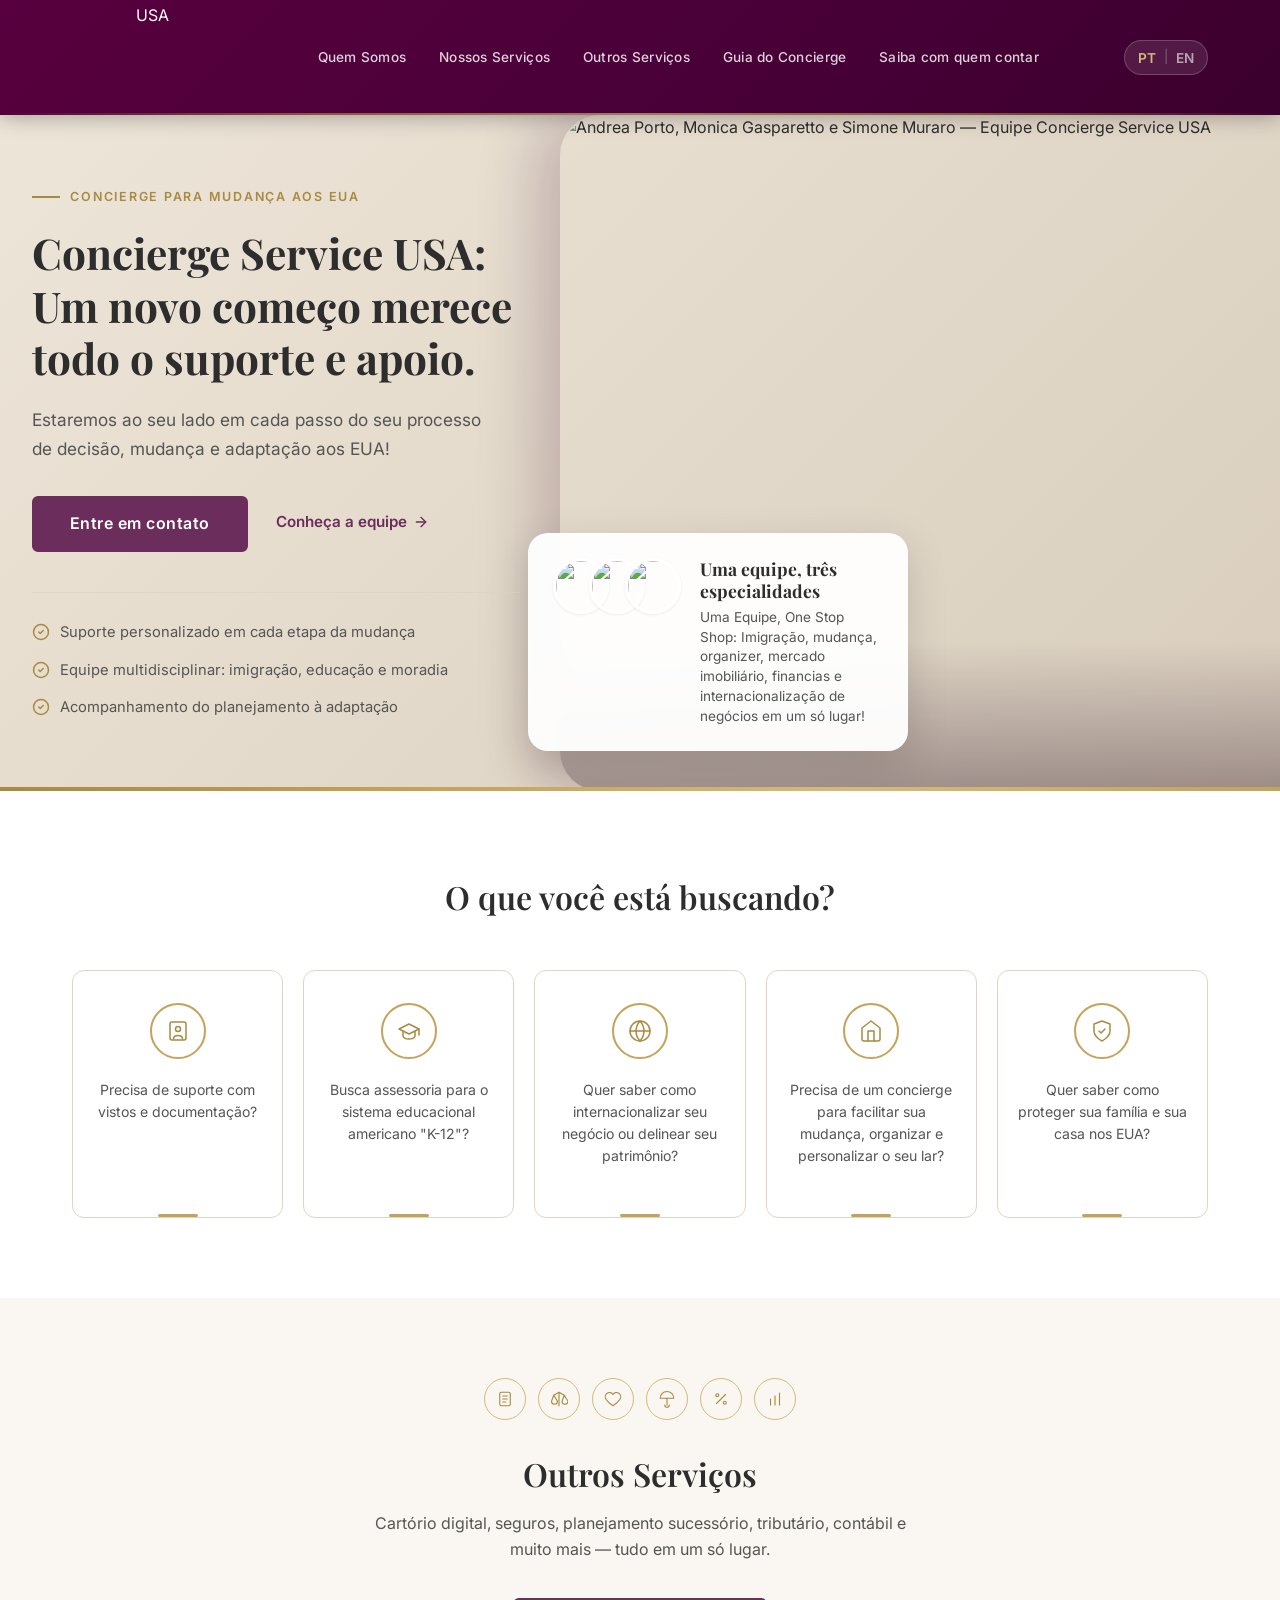
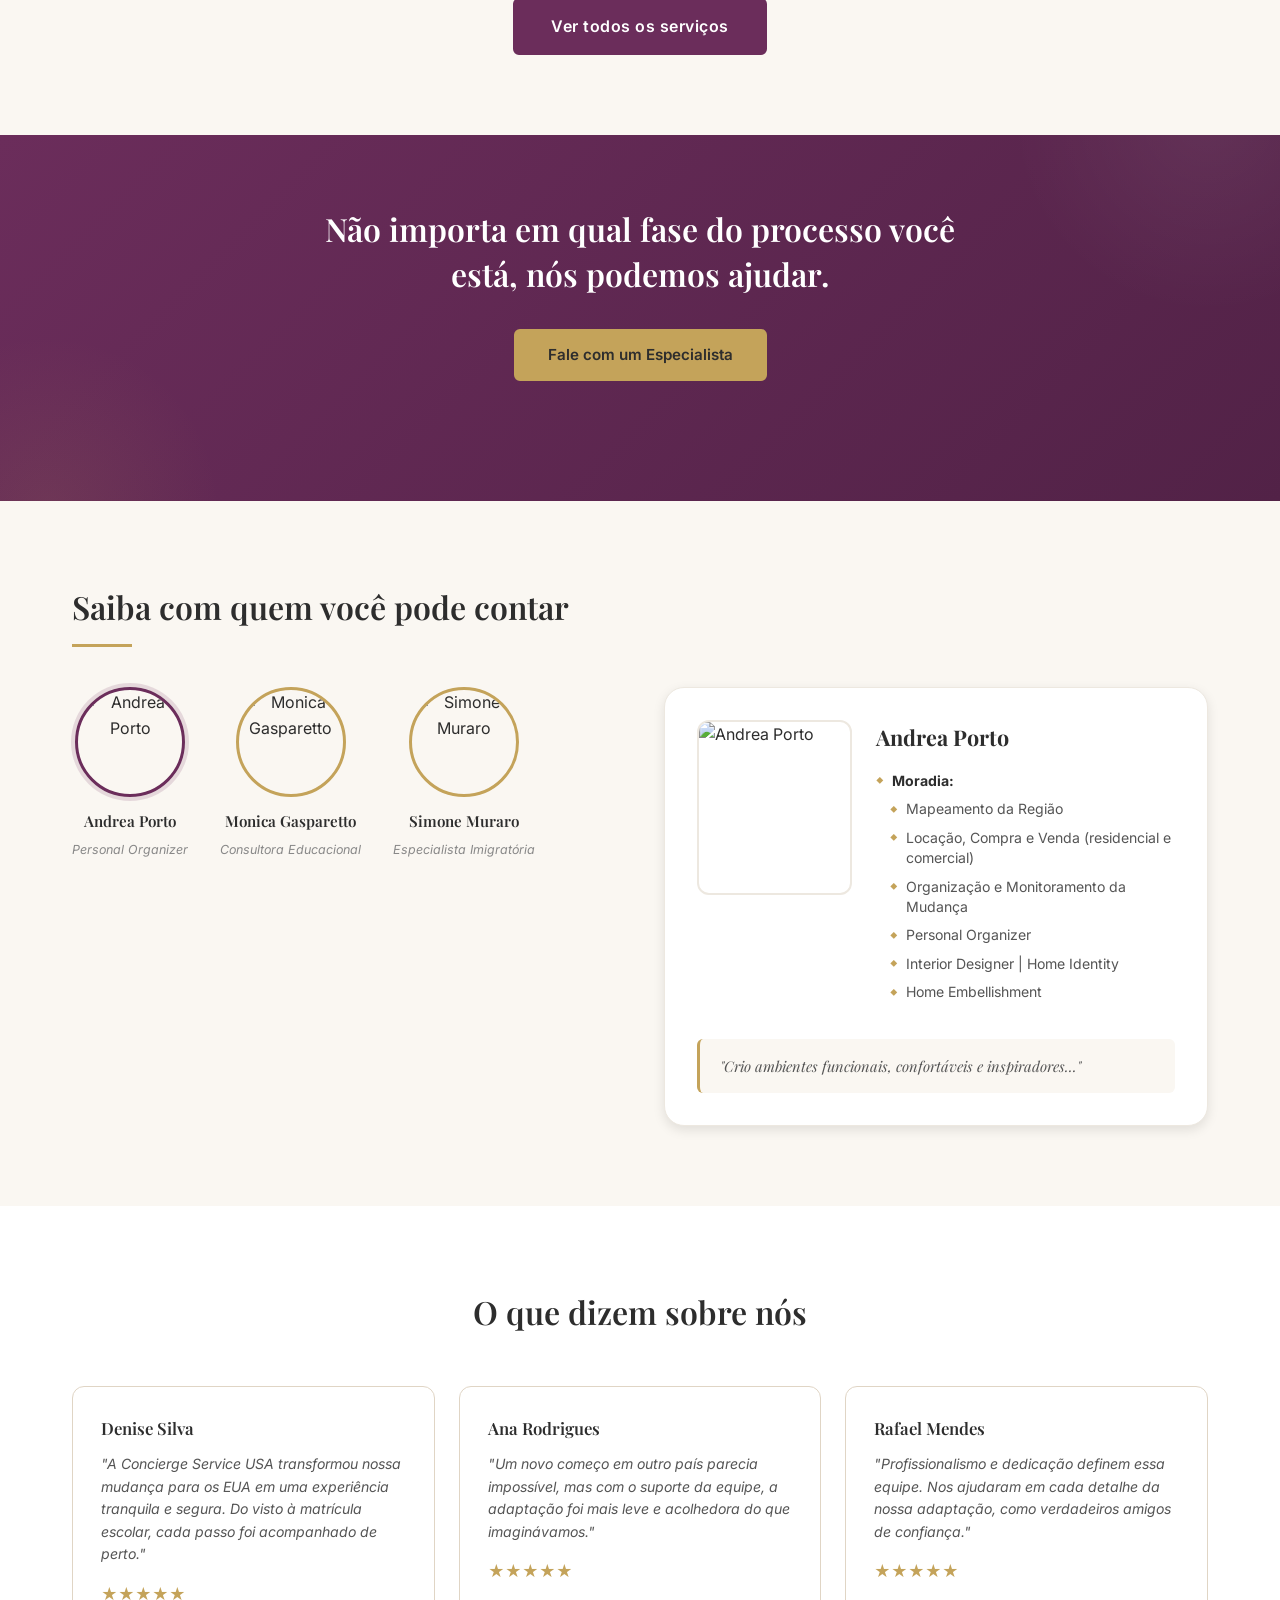
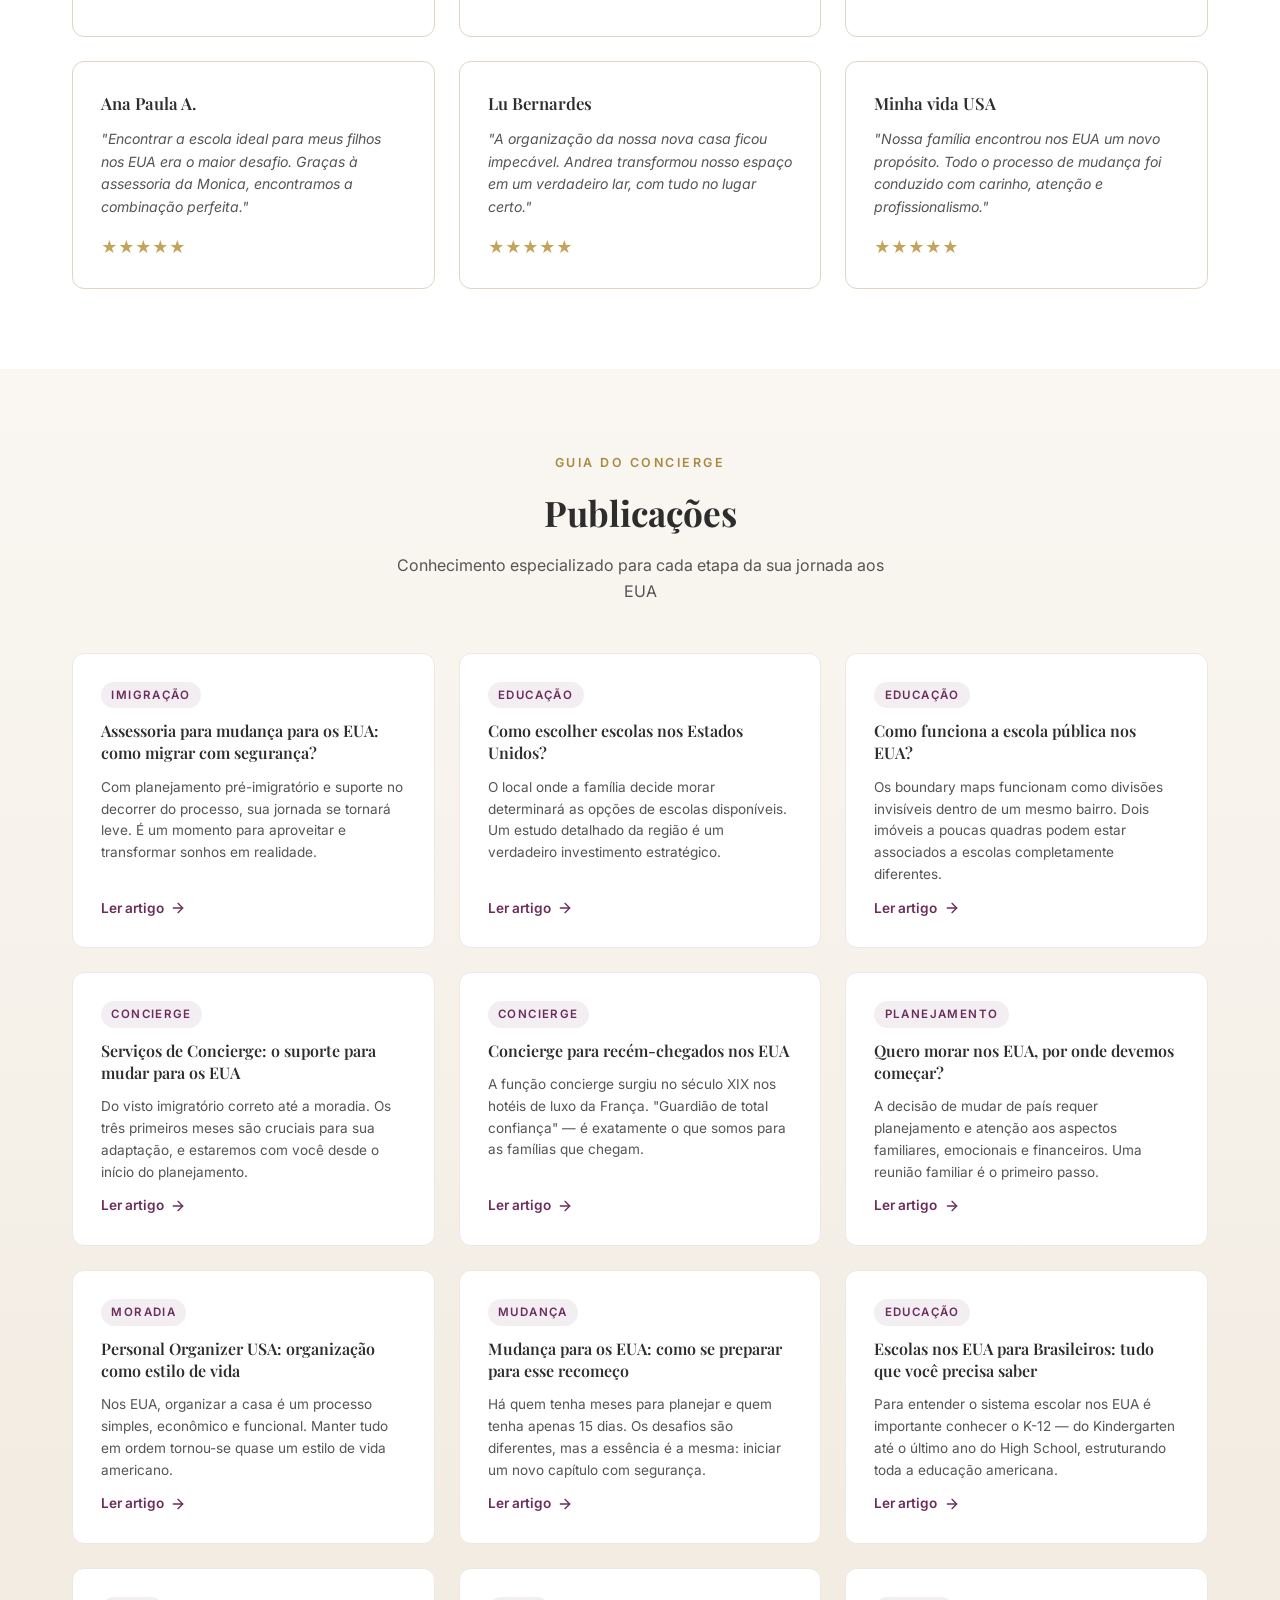
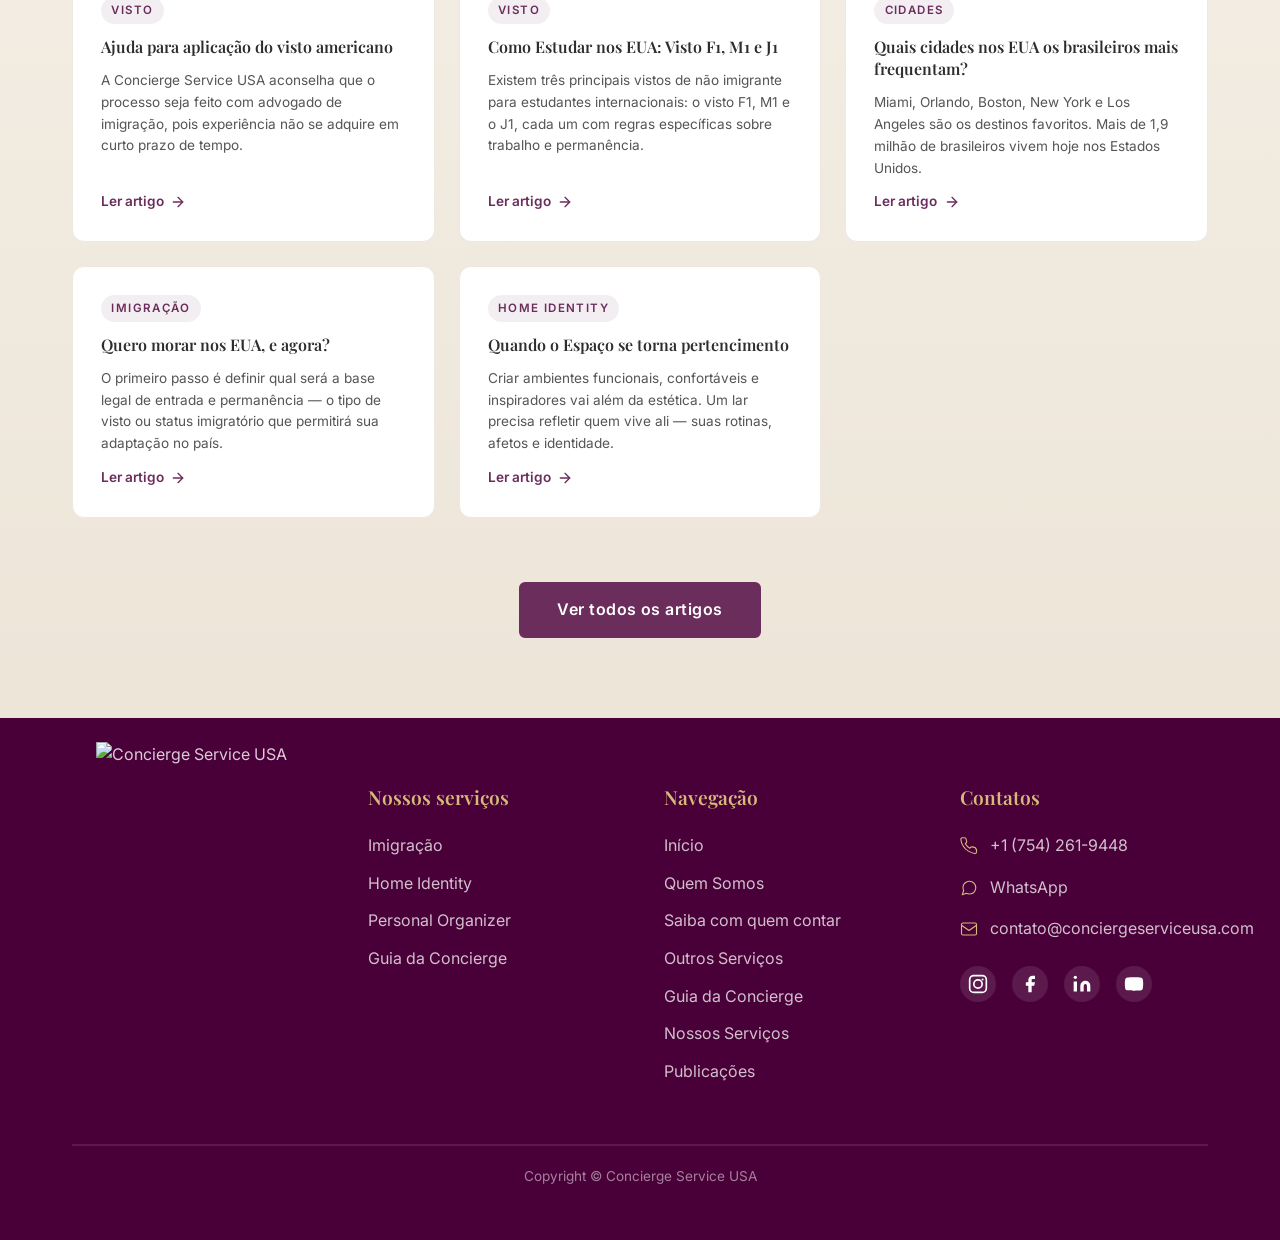
==== commit e297f2a0: "ajuste no logo" ====
--- a/index.html
+++ b/index.html
@@ -23,7 +23,7 @@
   <header class="header" id="top">
     <div class="container header-inner">
       <a href="#inicio" class="logo" aria-label="Concierge Service USA — Página Inicial">
-        <img class="logo-image" src="image/Logo_dourado.svg" alt="Concierge Service USA" loading="eager">
+        <img class="logo-image" src="image/logo_dourado.svg" alt="Concierge Service USA" loading="eager">
       </a>
 
       <nav class="main-nav" aria-label="Navegação principal">
@@ -575,7 +575,7 @@
 
         <div class="footer-col-logo">
           <a href="#inicio" class="footer-logo">
-            <img class="logo-image" src="image/Logo_dourado.svg" alt="Concierge Service USA" loading="lazy">
+            <img class="logo-image" src="image/logo_dourado.svg" alt="Concierge Service USA" loading="lazy">
           </a>
         </div>
 
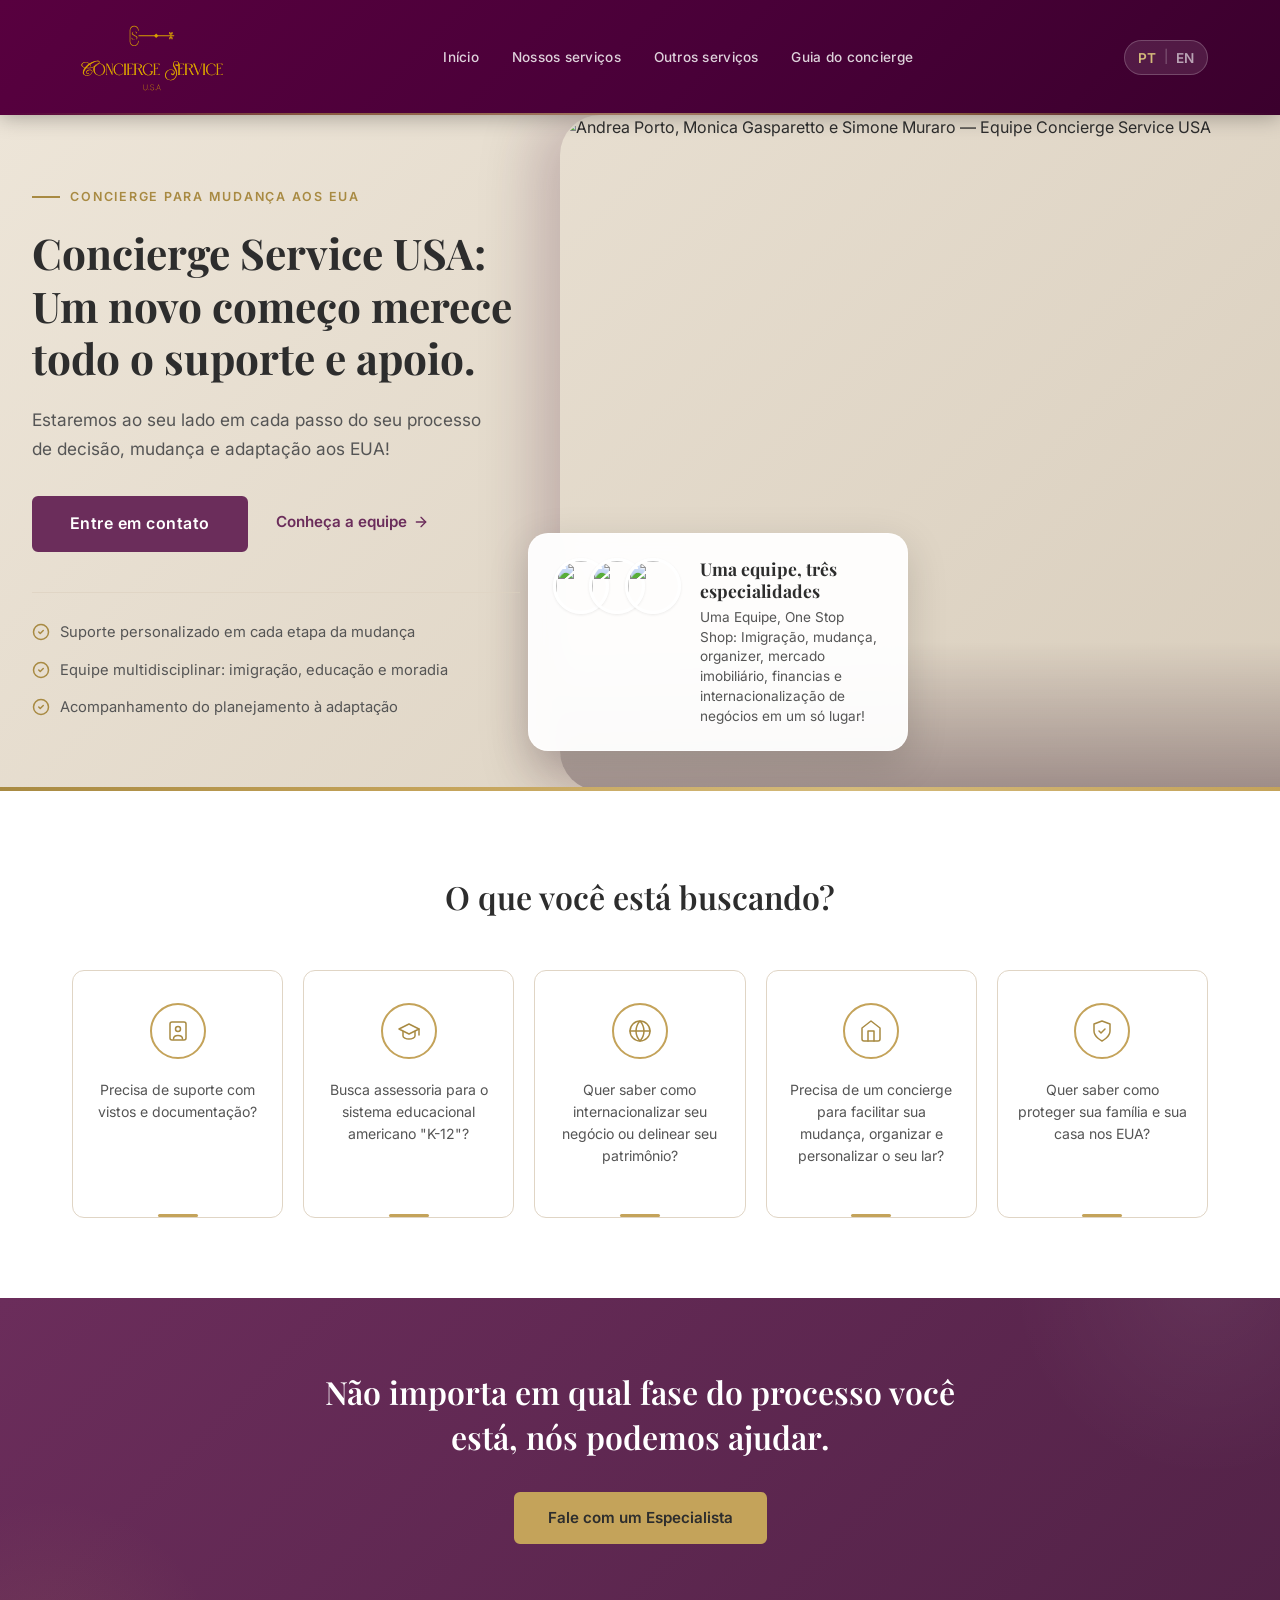
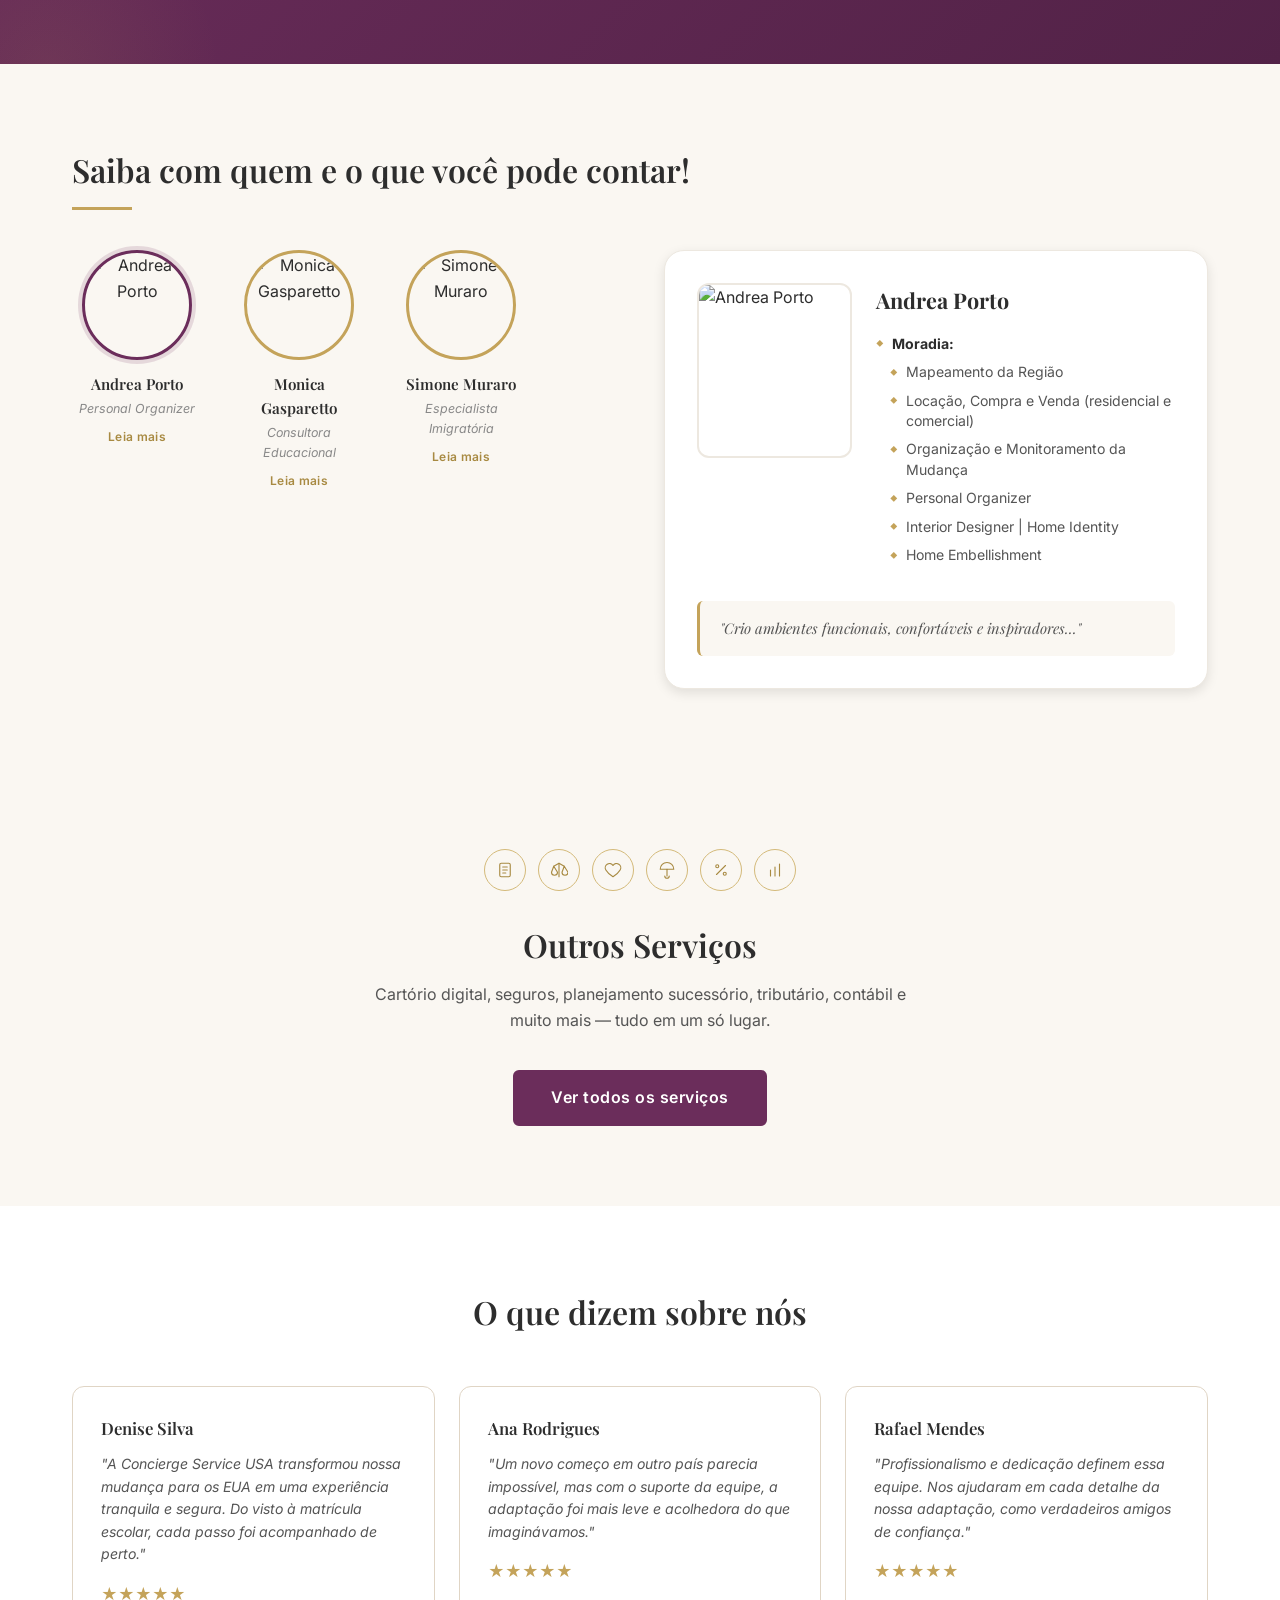
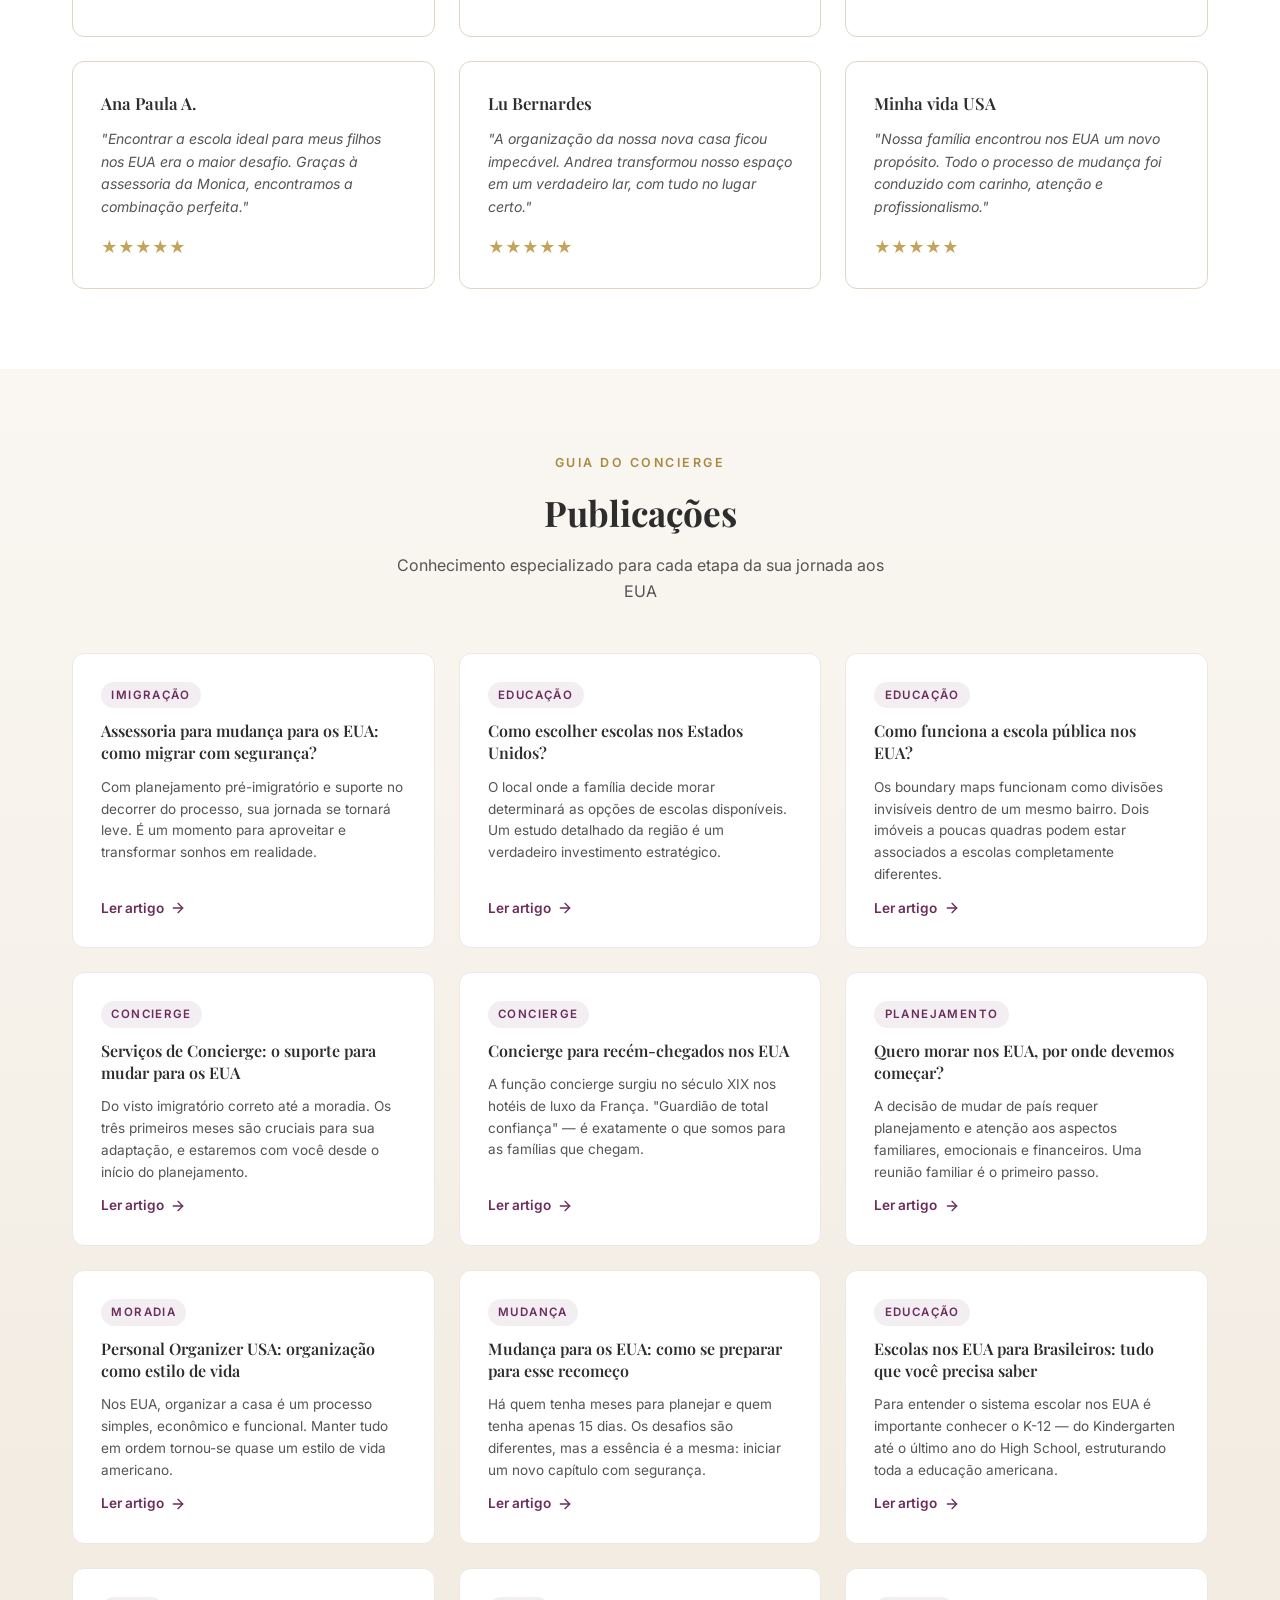
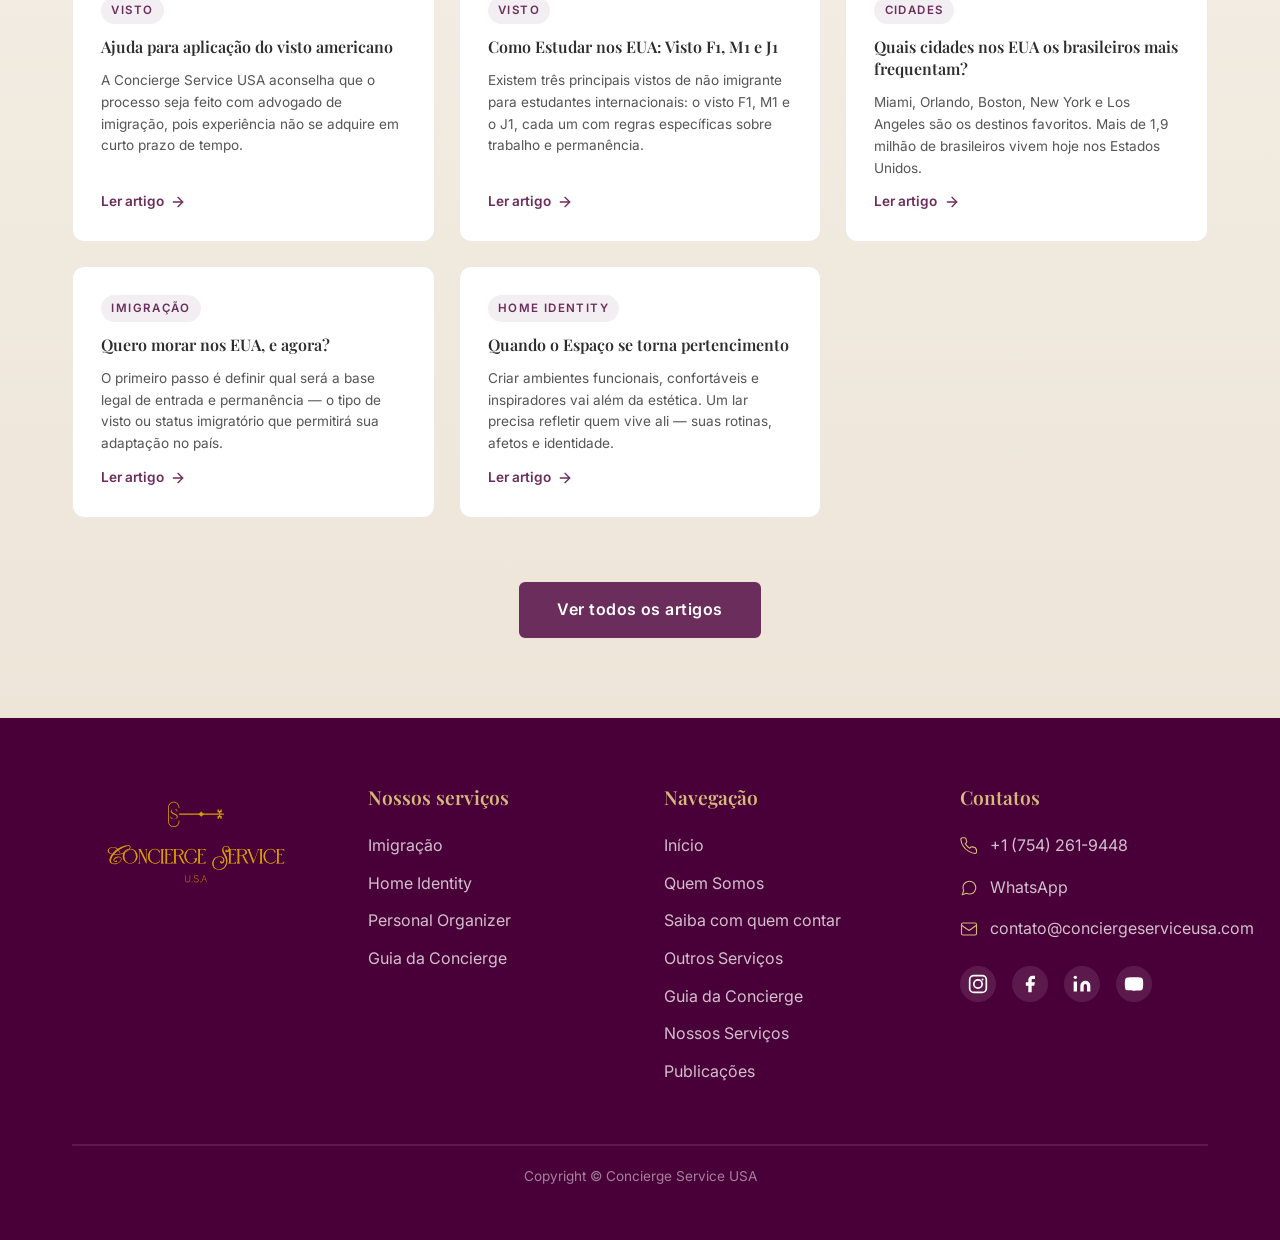
==== commit 2bca0e0f: "ajuste de layout solicitado pela cliente" ====
--- a/index.html
+++ b/index.html
@@ -27,11 +27,10 @@
       </a>
 
       <nav class="main-nav" aria-label="Navegação principal">
-        <a href="quem-somos.html" class="nav-link">Quem Somos</a>
-        <a href="#servicos" class="nav-link">Nossos Serviços</a>
-        <a href="outros-servicos.html" class="nav-link">Outros Serviços</a>
-        <a href="guide.html" class="nav-link">Guia do Concierge</a>
-        <a href="#equipe" class="nav-link">Saiba com quem contar</a>
+        <a href="#inicio" class="nav-link">Início</a>
+        <a href="#equipe" class="nav-link">Nossos serviços</a>
+        <a href="outros-servicos.html" class="nav-link">Outros serviços</a>
+        <a href="guide.html" class="nav-link">Guia do concierge</a>
       </nav>
 
       <div class="lang-switch">
@@ -205,67 +204,6 @@
       </div>
     </section>
 
-    <section class="other-services-teaser" id="outros-servicos">
-      <div class="container">
-        <div class="other-services-teaser-inner reveal">
-          <div class="other-services-teaser-icons" aria-hidden="true">
-            <span class="teaser-icon">
-              <svg viewBox="0 0 24 24" fill="none" stroke="currentColor" stroke-width="1.5" stroke-linecap="round"
-                stroke-linejoin="round">
-                <rect x="5" y="3" width="14" height="18" rx="2" />
-                <line x1="9" y1="8" x2="15" y2="8" />
-                <line x1="9" y1="12" x2="15" y2="12" />
-                <line x1="9" y1="16" x2="13" y2="16" />
-              </svg>
-            </span>
-            <span class="teaser-icon">
-              <svg viewBox="0 0 24 24" fill="none" stroke="currentColor" stroke-width="1.5" stroke-linecap="round"
-                stroke-linejoin="round">
-                <path d="M12 3v18" />
-                <path d="M5 7l7-4 7 4" />
-                <path d="M5 7l-3 8a4 4 0 0 0 8 0z" />
-                <path d="M19 7l-3 8a4 4 0 0 0 8 0z" />
-              </svg>
-            </span>
-            <span class="teaser-icon">
-              <svg viewBox="0 0 24 24" fill="none" stroke="currentColor" stroke-width="1.5" stroke-linecap="round"
-                stroke-linejoin="round">
-                <path d="M12 21s-7-4.5-9.5-9A5.5 5.5 0 0 1 12 6a5.5 5.5 0 0 1 9.5 6c-2.5 4.5-9.5 9-9.5 9z" />
-              </svg>
-            </span>
-            <span class="teaser-icon">
-              <svg viewBox="0 0 24 24" fill="none" stroke="currentColor" stroke-width="1.5" stroke-linecap="round"
-                stroke-linejoin="round">
-                <path d="M12 2a9 9 0 0 0-9 9h18a9 9 0 0 0-9-9z" />
-                <line x1="12" y1="11" x2="12" y2="20" />
-                <path d="M9 20a3 3 0 0 0 6 0" />
-              </svg>
-            </span>
-            <span class="teaser-icon">
-              <svg viewBox="0 0 24 24" fill="none" stroke="currentColor" stroke-width="1.5" stroke-linecap="round"
-                stroke-linejoin="round">
-                <circle cx="7" cy="7" r="2" />
-                <circle cx="17" cy="17" r="2" />
-                <line x1="6" y1="18" x2="18" y2="6" />
-              </svg>
-            </span>
-            <span class="teaser-icon">
-              <svg viewBox="0 0 24 24" fill="none" stroke="currentColor" stroke-width="1.5" stroke-linecap="round"
-                stroke-linejoin="round">
-                <line x1="6" y1="20" x2="6" y2="12" />
-                <line x1="12" y1="20" x2="12" y2="8" />
-                <line x1="18" y1="20" x2="18" y2="4" />
-              </svg>
-            </span>
-          </div>
-          <h2 class="section-title" data-i18n="other_services_title">Outros Serviços</h2>
-          <p class="section-subtitle" data-i18n="other_services_subtitle">Cartório digital, seguros, planejamento
-            sucessório, tributário, contábil e muito mais — tudo em um só lugar.</p>
-          <a href="outros-servicos.html" class="btn-primary" data-i18n="other_services_cta">Ver todos os serviços</a>
-        </div>
-      </div>
-    </section>
-
     <section class="banner-cta" id="contato">
       <div class="container reveal">
         <h2 data-i18n="cta_title">Não importa em qual fase do processo você está, nós podemos ajudar.</h2>
@@ -277,7 +215,7 @@
     <section class="team" id="equipe">
       <div class="container">
         <div class="team-header reveal">
-          <h2 data-i18n="team_title">Saiba com quem você pode contar</h2>
+          <h2 data-i18n="team_title">Saiba com quem e o que você pode contar!</h2>
         </div>
         <div class="team-content">
           <div class="team-members reveal-stagger">
@@ -285,16 +223,19 @@
               <div class="member-photo"><img src="image/Andrea.jpg" alt="Andrea Porto" loading="lazy"></div>
               <h4>Andrea Porto</h4>
               <span class="role" data-i18n="role_andrea">Personal Organizer</span>
+              <a href="quem-somos.html#historia" class="team-read-more" data-i18n="team_read_more">Leia mais</a>
             </div>
             <div class="team-member" data-member="monica" id="member-monica">
               <div class="member-photo"><img src="image/Monica.jpg" alt="Monica Gasparetto" loading="lazy"></div>
               <h4>Monica Gasparetto</h4>
               <span class="role" data-i18n="role_monica">Consultora Educacional</span>
+              <a href="quem-somos.html#historia" class="team-read-more" data-i18n="team_read_more">Leia mais</a>
             </div>
             <div class="team-member" data-member="simone" id="member-simone">
               <div class="member-photo"><img src="image/Simone.jpg" alt="Simone Muraro" loading="lazy"></div>
               <h4>Simone Muraro</h4>
               <span class="role" data-i18n="role_simone">Especialista Imigratória</span>
+              <a href="quem-somos.html#historia" class="team-read-more" data-i18n="team_read_more">Leia mais</a>
             </div>
           </div>
           <div class="team-detail reveal" id="team-detail">
@@ -321,6 +262,67 @@
       </div>
     </section>
 
+    <section class="other-services-teaser" id="outros-servicos">
+      <div class="container">
+        <div class="other-services-teaser-inner reveal">
+          <div class="other-services-teaser-icons" aria-hidden="true">
+            <span class="teaser-icon">
+              <svg viewBox="0 0 24 24" fill="none" stroke="currentColor" stroke-width="1.5" stroke-linecap="round"
+                stroke-linejoin="round">
+                <rect x="5" y="3" width="14" height="18" rx="2" />
+                <line x1="9" y1="8" x2="15" y2="8" />
+                <line x1="9" y1="12" x2="15" y2="12" />
+                <line x1="9" y1="16" x2="13" y2="16" />
+              </svg>
+            </span>
+            <span class="teaser-icon">
+              <svg viewBox="0 0 24 24" fill="none" stroke="currentColor" stroke-width="1.5" stroke-linecap="round"
+                stroke-linejoin="round">
+                <path d="M12 3v18" />
+                <path d="M5 7l7-4 7 4" />
+                <path d="M5 7l-3 8a4 4 0 0 0 8 0z" />
+                <path d="M19 7l-3 8a4 4 0 0 0 8 0z" />
+              </svg>
+            </span>
+            <span class="teaser-icon">
+              <svg viewBox="0 0 24 24" fill="none" stroke="currentColor" stroke-width="1.5" stroke-linecap="round"
+                stroke-linejoin="round">
+                <path d="M12 21s-7-4.5-9.5-9A5.5 5.5 0 0 1 12 6a5.5 5.5 0 0 1 9.5 6c-2.5 4.5-9.5 9-9.5 9z" />
+              </svg>
+            </span>
+            <span class="teaser-icon">
+              <svg viewBox="0 0 24 24" fill="none" stroke="currentColor" stroke-width="1.5" stroke-linecap="round"
+                stroke-linejoin="round">
+                <path d="M12 2a9 9 0 0 0-9 9h18a9 9 0 0 0-9-9z" />
+                <line x1="12" y1="11" x2="12" y2="20" />
+                <path d="M9 20a3 3 0 0 0 6 0" />
+              </svg>
+            </span>
+            <span class="teaser-icon">
+              <svg viewBox="0 0 24 24" fill="none" stroke="currentColor" stroke-width="1.5" stroke-linecap="round"
+                stroke-linejoin="round">
+                <circle cx="7" cy="7" r="2" />
+                <circle cx="17" cy="17" r="2" />
+                <line x1="6" y1="18" x2="18" y2="6" />
+              </svg>
+            </span>
+            <span class="teaser-icon">
+              <svg viewBox="0 0 24 24" fill="none" stroke="currentColor" stroke-width="1.5" stroke-linecap="round"
+                stroke-linejoin="round">
+                <line x1="6" y1="20" x2="6" y2="12" />
+                <line x1="12" y1="20" x2="12" y2="8" />
+                <line x1="18" y1="20" x2="18" y2="4" />
+              </svg>
+            </span>
+          </div>
+          <h2 class="section-title" data-i18n="other_services_title">Outros Serviços</h2>
+          <p class="section-subtitle" data-i18n="other_services_subtitle">Cartório digital, seguros, planejamento
+            sucessório, tributário, contábil e muito mais — tudo em um só lugar.</p>
+          <a href="outros-servicos.html" class="btn-primary" data-i18n="other_services_cta">Ver todos os serviços</a>
+        </div>
+      </div>
+    </section>
+
     <section class="testimonials" id="depoimentos">
       <div class="container">
         <h2 class="section-title reveal" data-i18n="testimonials_title">O que dizem sobre nós</h2>
--- a/styles.css
+++ b/styles.css
@@ -796,6 +796,10 @@
   cursor: pointer;
   transition: var(--transition-base);
   flex: 0 0 auto;
+  width: 130px;
+  display: flex;
+  flex-direction: column;
+  align-items: center;
 }
 
 .team-member:hover {
@@ -832,10 +836,30 @@
 }
 
 .team-member .role {
+  display: block;
   font-size: 0.78rem;
   color: var(--color-text-light);
   font-style: italic;
-}
+  margin-bottom: 0;
+}
+
+.team-read-more {
+  display: block;
+  margin-top: 0.5rem;
+  font-size: 0.75rem;
+  font-weight: 600;
+  color: var(--color-gold-dark);
+  text-decoration: none;
+  letter-spacing: 0.03em;
+  border-bottom: 1px solid transparent;
+  transition: color 0.2s ease, border-color 0.2s ease;
+}
+
+.team-read-more:hover {
+  color: var(--color-primary);
+  border-bottom-color: var(--color-primary);
+}
+
 
 /* Team Detail Card */
 .team-detail {
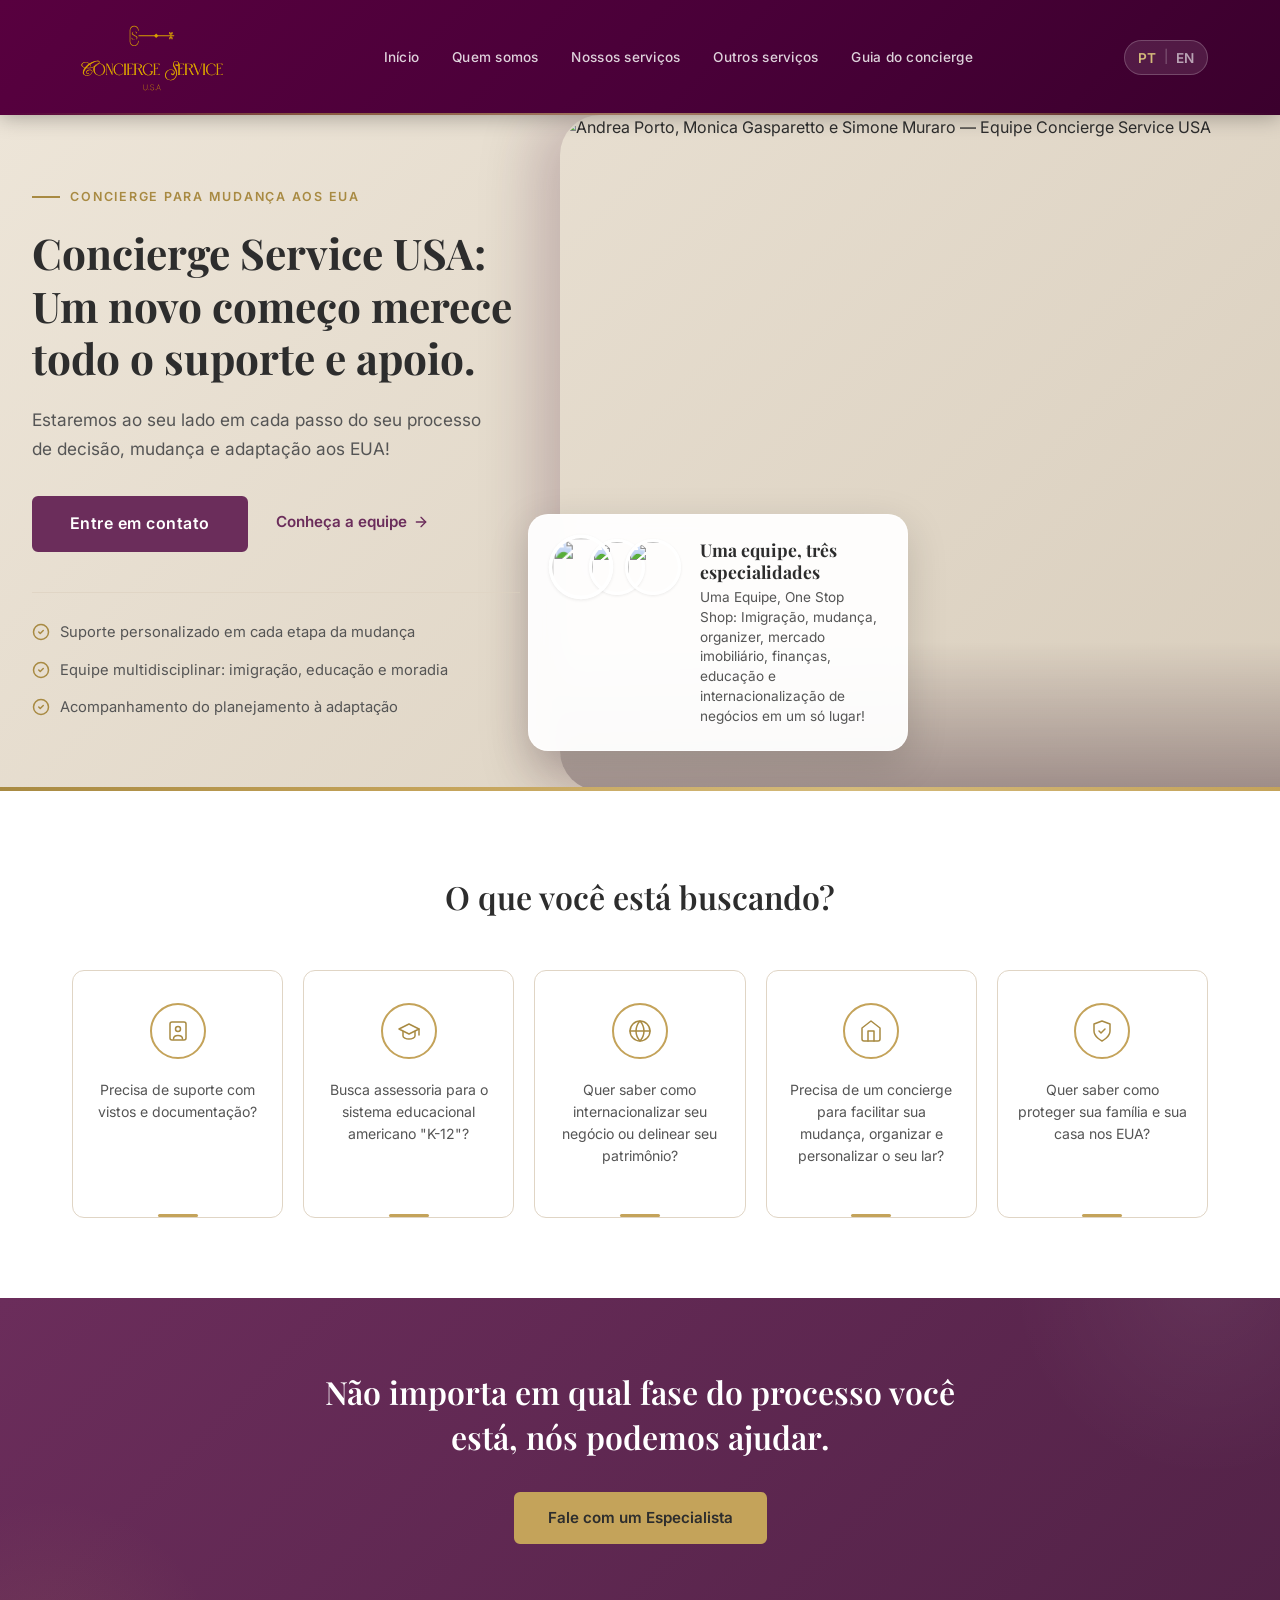
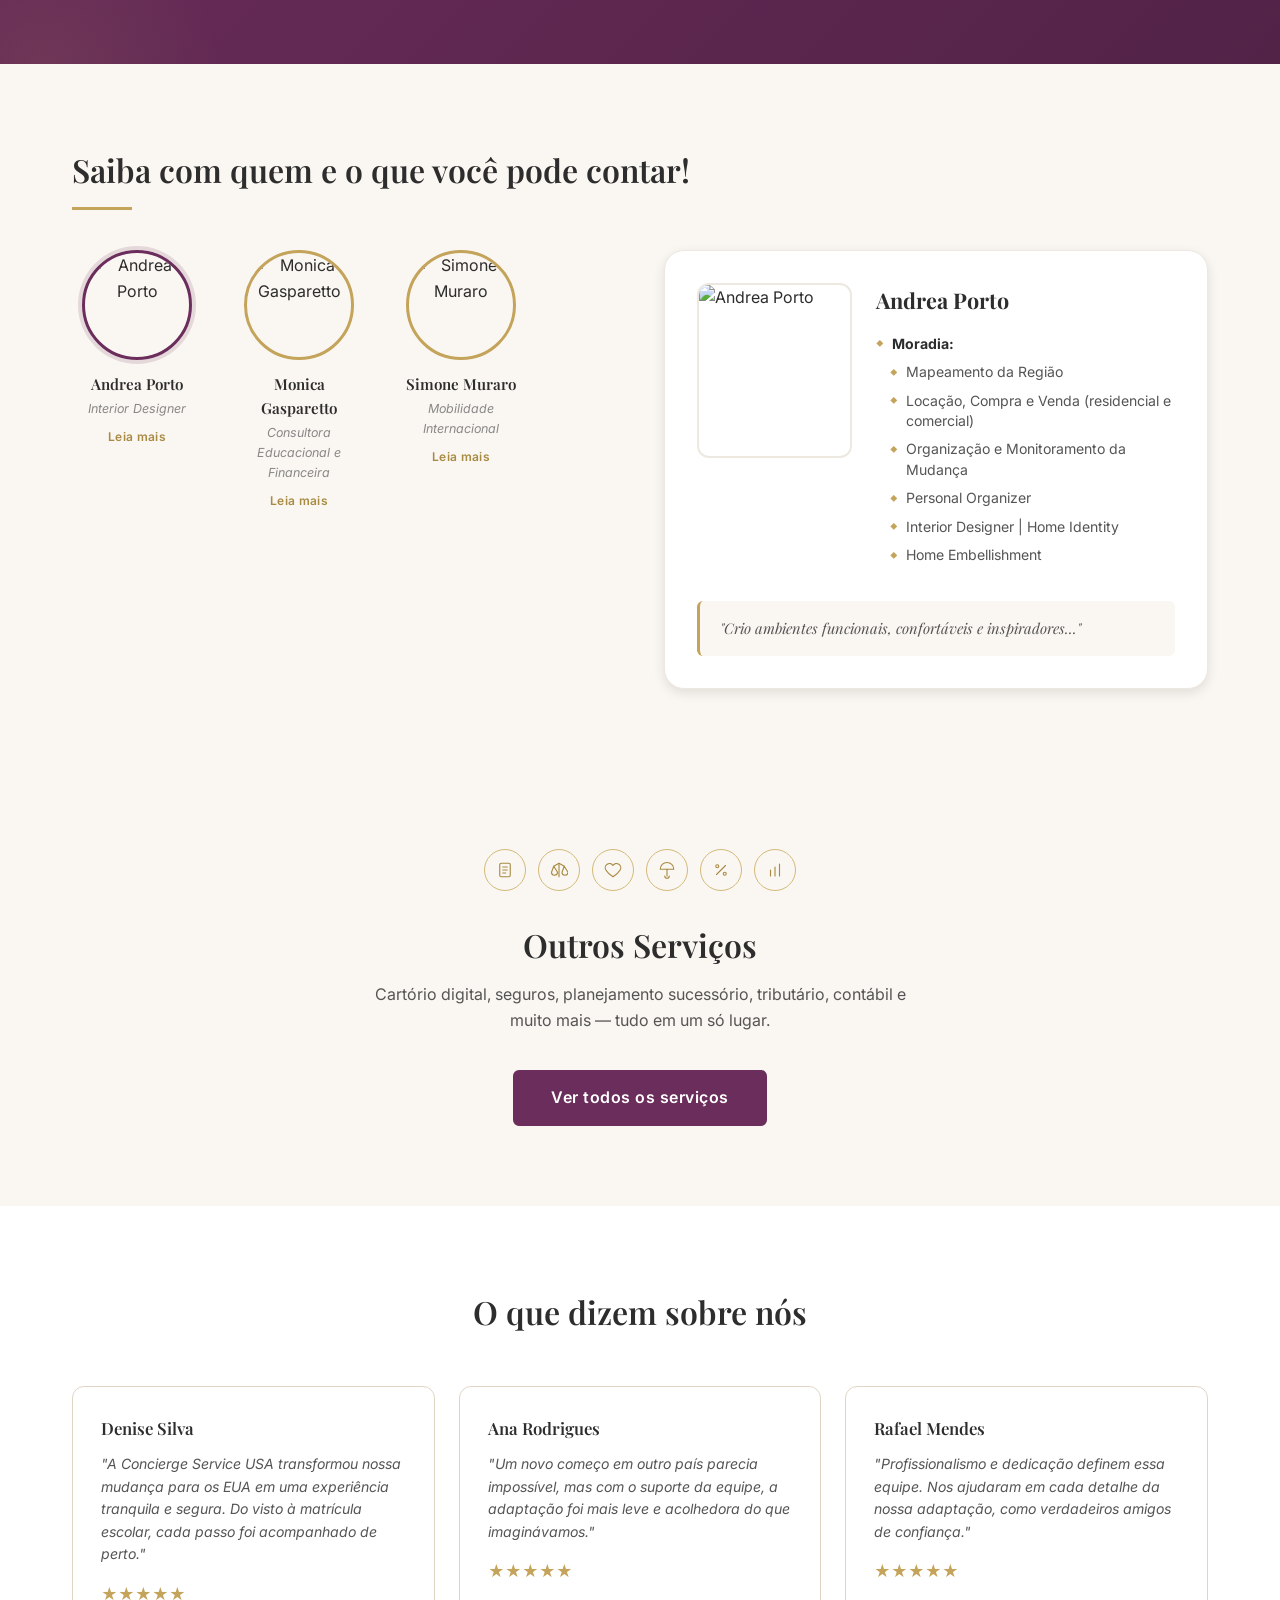
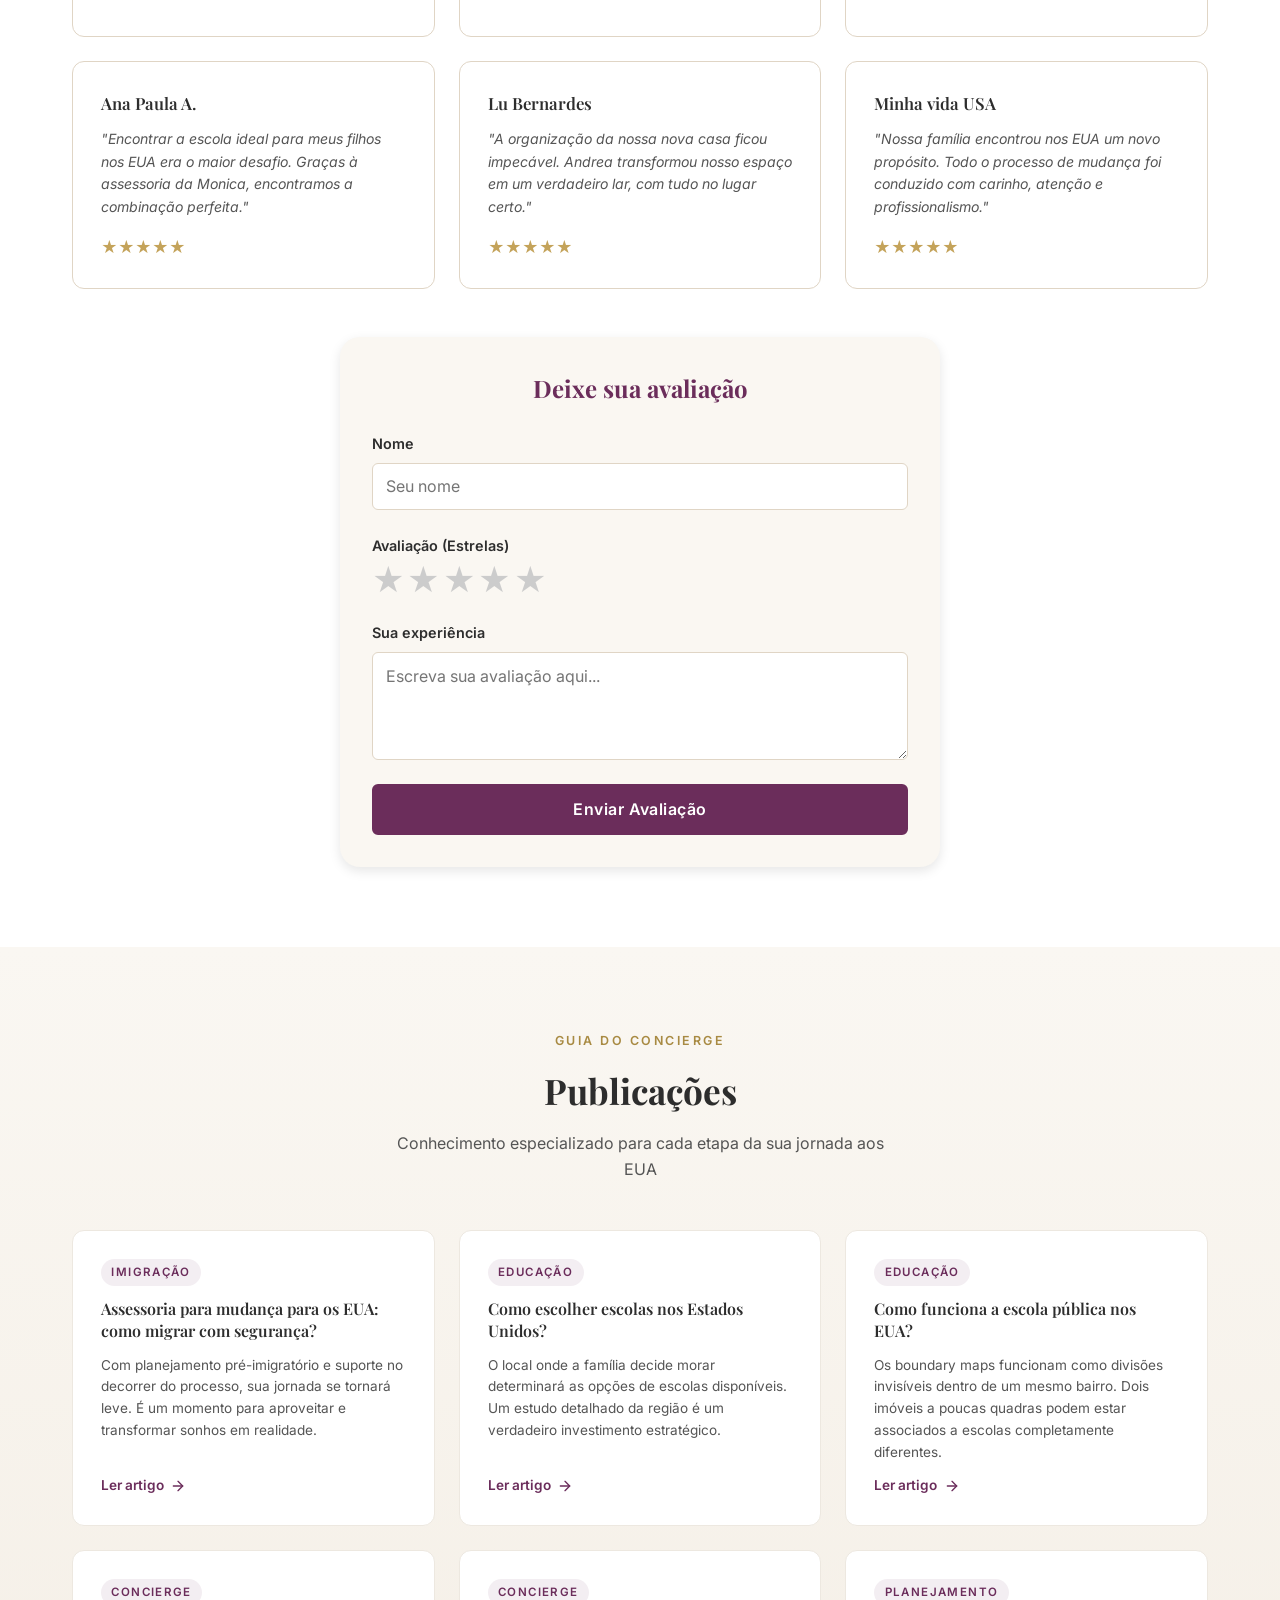
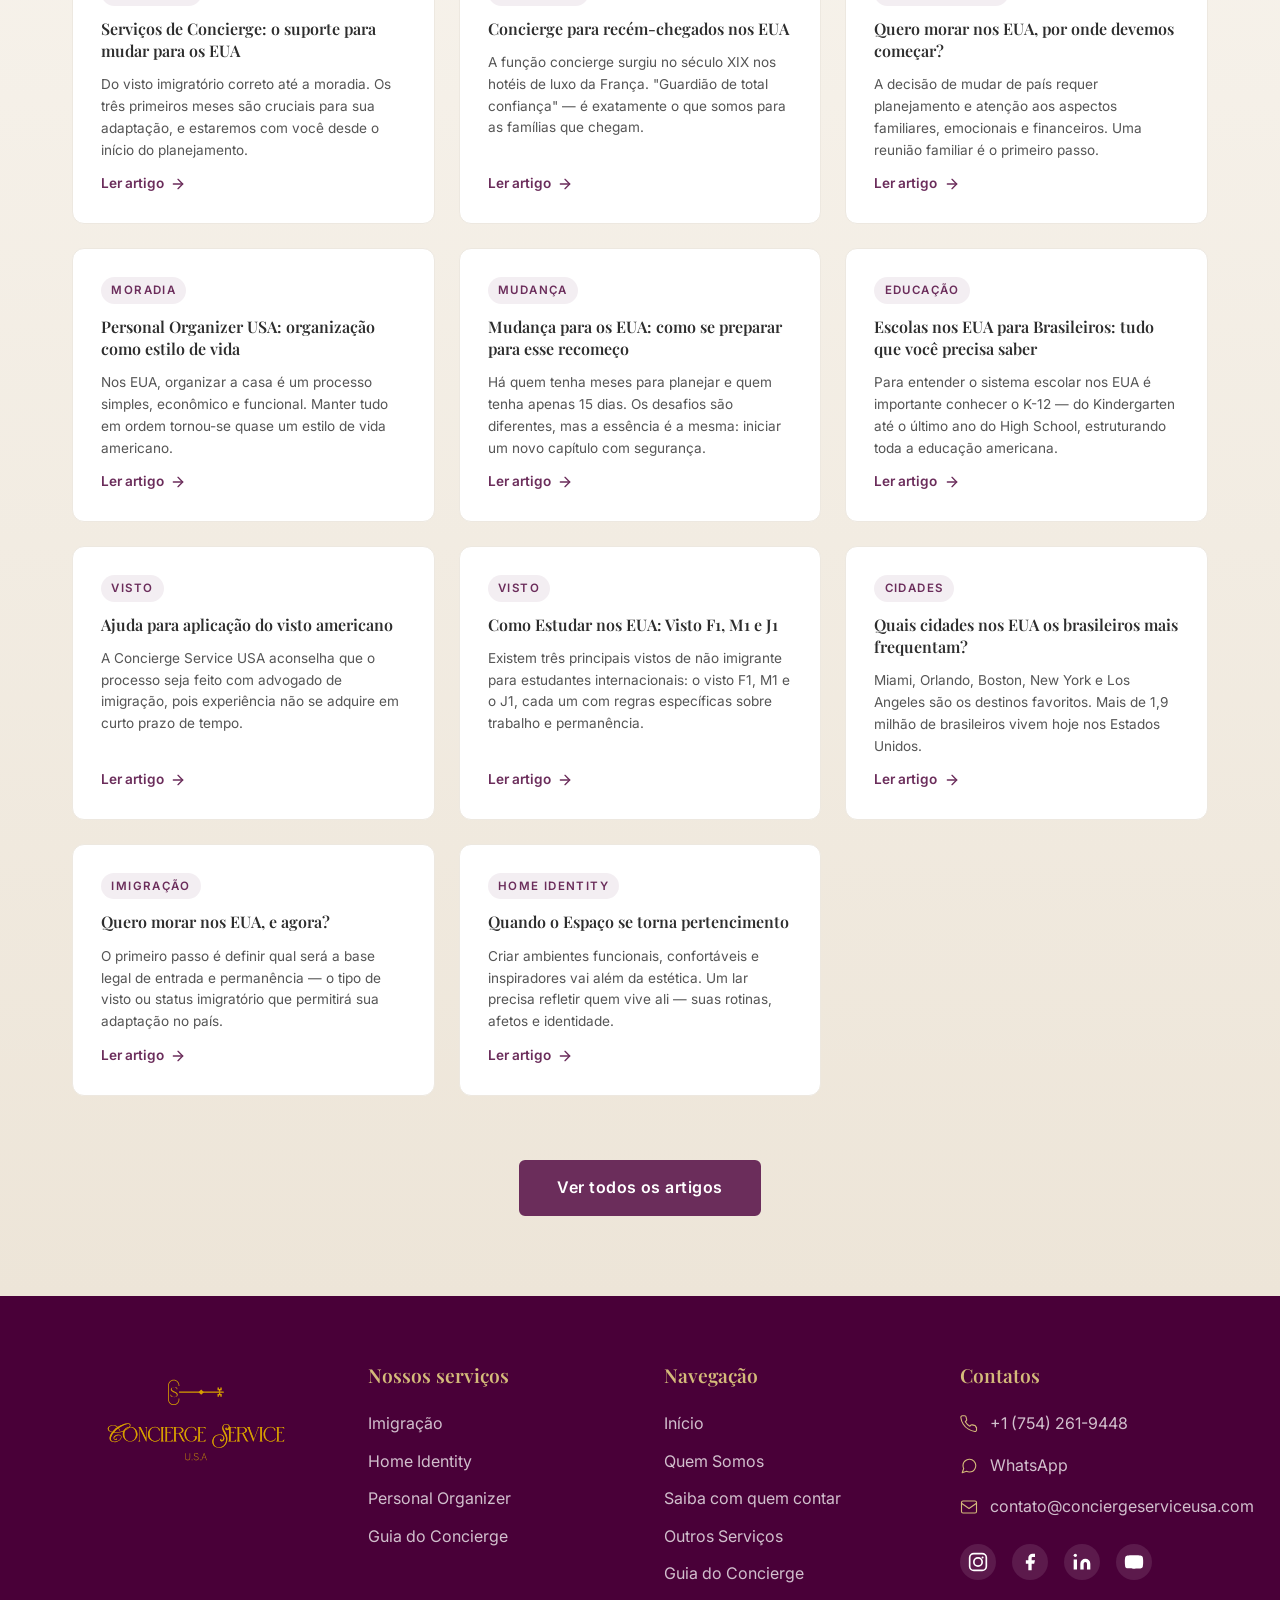
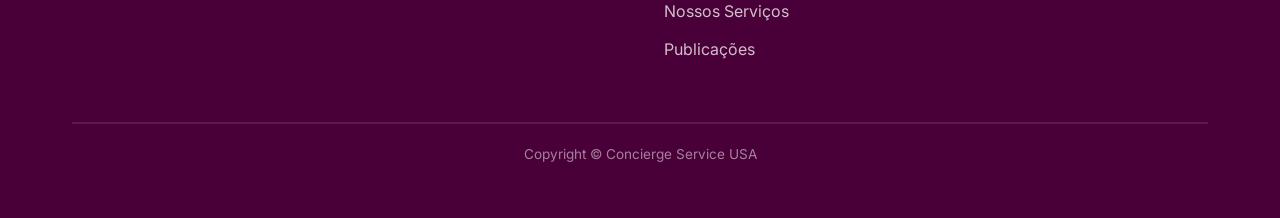
==== commit 0cc2d8eb: "menu mobile" ====
--- a/index.html
+++ b/index.html
@@ -28,11 +28,19 @@
 
       <nav class="main-nav" aria-label="Navegação principal">
         <a href="#inicio" class="nav-link">Início</a>
+        <a href="quem-somos.html" class="nav-link">Quem somos</a>
         <a href="#equipe" class="nav-link">Nossos serviços</a>
         <a href="outros-servicos.html" class="nav-link">Outros serviços</a>
         <a href="guide.html" class="nav-link">Guia do concierge</a>
       </nav>
 
+      <button class="mobile-menu-btn" aria-label="Abrir menu">
+        <svg width="24" height="24" viewBox="0 0 24 24" fill="none" stroke="currentColor" stroke-width="2" stroke-linecap="round" stroke-linejoin="round">
+          <line x1="3" y1="12" x2="21" y2="12"></line>
+          <line x1="3" y1="6" x2="21" y2="6"></line>
+          <line x1="3" y1="18" x2="21" y2="18"></line>
+        </svg>
+      </button>
       <div class="lang-switch">
         <button class="lang-btn active" data-lang="pt">PT</button>
         <span class="lang-divider">|</span>
@@ -104,7 +112,7 @@
             <div class="hero-badge-text">
               <strong data-i18n="hero_badge_title">Uma equipe, três especialidades</strong>
               <span data-i18n="hero_badge_subtitle">Uma Equipe, One Stop Shop: Imigração, mudança, organizer, mercado
-                imobiliário, financias e internacionalização de negócios em um só lugar!</span>
+                imobiliário, finanças, educação e internacionalização de negócios em um só lugar!</span>
             </div>
           </div>
         </div>
@@ -222,20 +230,20 @@
             <div class="team-member active" data-member="andrea" id="member-andrea">
               <div class="member-photo"><img src="image/Andrea.jpg" alt="Andrea Porto" loading="lazy"></div>
               <h4>Andrea Porto</h4>
-              <span class="role" data-i18n="role_andrea">Personal Organizer</span>
-              <a href="quem-somos.html#historia" class="team-read-more" data-i18n="team_read_more">Leia mais</a>
+              <span class="role" data-i18n="role_andrea">Interior Designer</span>
+              <a href="quem-somos.html#andrea" class="team-read-more" data-i18n="team_read_more">Leia mais</a>
             </div>
             <div class="team-member" data-member="monica" id="member-monica">
               <div class="member-photo"><img src="image/Monica.jpg" alt="Monica Gasparetto" loading="lazy"></div>
               <h4>Monica Gasparetto</h4>
-              <span class="role" data-i18n="role_monica">Consultora Educacional</span>
-              <a href="quem-somos.html#historia" class="team-read-more" data-i18n="team_read_more">Leia mais</a>
+              <span class="role" data-i18n="role_monica">Consultora Educacional e Financeira</span>
+              <a href="quem-somos.html#monica" class="team-read-more" data-i18n="team_read_more">Leia mais</a>
             </div>
             <div class="team-member" data-member="simone" id="member-simone">
               <div class="member-photo"><img src="image/Simone.jpg" alt="Simone Muraro" loading="lazy"></div>
               <h4>Simone Muraro</h4>
-              <span class="role" data-i18n="role_simone">Especialista Imigratória</span>
-              <a href="quem-somos.html#historia" class="team-read-more" data-i18n="team_read_more">Leia mais</a>
+              <span class="role" data-i18n="role_simone">Mobilidade Internacional</span>
+              <a href="quem-somos.html#simone" class="team-read-more" data-i18n="team_read_more">Leia mais</a>
             </div>
           </div>
           <div class="team-detail reveal" id="team-detail">
@@ -364,6 +372,36 @@
             <div class="stars" aria-label="5 estrelas">★★★★★</div>
           </div>
         </div>
+
+        <div class="review-form-container reveal">
+          <h3 data-i18n="review_form_title">Deixe sua avaliação</h3>
+          <form id="review-form" class="review-form">
+            <div class="form-group">
+              <label for="review-name" data-i18n="review_label_name">Nome</label>
+              <input type="text" id="review-name" required placeholder="Seu nome" />
+            </div>
+            <div class="form-group">
+              <label data-i18n="review_label_rating">Avaliação (Estrelas)</label>
+              <div class="star-rating">
+                <input type="radio" id="star5" name="rating" value="5" required />
+                <input type="radio" id="star4" name="rating" value="4" />
+                <input type="radio" id="star3" name="rating" value="3" />
+                <input type="radio" id="star2" name="rating" value="2" />
+                <input type="radio" id="star1" name="rating" value="1" />
+                <label for="star5" title="5 estrelas">★</label>
+                <label for="star4" title="4 estrelas">★</label>
+                <label for="star3" title="3 estrelas">★</label>
+                <label for="star2" title="2 estrelas">★</label>
+                <label for="star1" title="1 estrela">★</label>
+              </div>
+            </div>
+            <div class="form-group">
+              <label for="review-text" data-i18n="review_label_text">Sua experiência</label>
+              <textarea id="review-text" rows="4" required placeholder="Escreva sua avaliação aqui..."></textarea>
+            </div>
+            <button type="submit" class="btn-primary" data-i18n="btn_submit_review">Enviar Avaliação</button>
+          </form>
+        </div>
       </div>
     </section>
 
@@ -587,7 +625,7 @@
             <li><a href="#servicos">Imigração</a></li>
             <li><a href="#servicos">Home Identity</a></li>
             <li><a href="#servicos">Personal Organizer</a></li>
-            <li><a href="guide.html">Guia da Concierge</a></li>
+            <li><a href="guide.html">Guia do Concierge</a></li>
           </ul>
         </div>
 
@@ -598,7 +636,7 @@
             <li><a href="quem-somos.html">Quem Somos</a></li>
             <li><a href="#equipe">Saiba com quem contar</a></li>
             <li><a href="outros-servicos.html">Outros Serviços</a></li>
-            <li><a href="guide.html">Guia da Concierge</a></li>
+            <li><a href="guide.html">Guia do Concierge</a></li>
             <li><a href="#servicos">Nossos Serviços</a></li>
             <li><a href="#publicacoes">Publicações</a></li>
           </ul>
@@ -635,8 +673,7 @@
           </div>
 
           <div class="social-links">
-            <a href="https://www.instagram.com/conciergeserviceusa?igsh=ZzFvaXZ5OGR4c2s4" class="social-link"
-              aria-label="Instagram" title="Instagram">
+            <a href="https://www.instagram.com/conciergeserviceusa?igsh=ZzFvaXZ5OGR4c2s4" class="social-link" aria-label="Instagram" target="_blank" title="Instagram">
               <svg width="20" height="20" viewBox="0 0 24 24" fill="none" stroke="currentColor" stroke-width="2"
                 stroke-linecap="round" stroke-linejoin="round" aria-hidden="true">
                 <rect x="2" y="2" width="20" height="20" rx="5" ry="5" />
@@ -644,22 +681,19 @@
                 <circle cx="17.5" cy="6.5" r="1.2" fill="currentColor" stroke="none" />
               </svg>
             </a>
-            <a href="https://www.facebook.com/profile.php?id=61566010590338&mibextid=wwXIfr&rdid=JvjIIKoU09UHDtzt&share_url=https%3A%2F%2Fwww.facebook.com%2Fshare%2F1ZEid6Zvwt%2F%3Fmibextid%3DwwXIfr#"
-              class="social-link" aria-label="Facebook" title="Facebook">
+            <a href="https://www.facebook.com/profile.php?id=61566010590338" class="social-link" aria-label="Facebook" target="_blank" title="Facebook">
               <svg width="20" height="20" viewBox="0 0 24 24" fill="currentColor" aria-hidden="true">
                 <path d="M18 2h-3a5 5 0 0 0-5 5v3H7v4h3v8h4v-8h3l1-4h-4V7a1 1 0 0 1 1-1h3z" />
               </svg>
             </a>
-            <a href="https://www.linkedin.com/company/conciergeserviceusaa/" class="social-link" aria-label="LinkedIn"
-              title="LinkedIn">
+            <a href="https://www.linkedin.com/company/conciergeserviceusaa/" class="social-link" aria-label="LinkedIn" target="_blank" title="LinkedIn">
               <svg width="20" height="20" viewBox="0 0 24 24" fill="currentColor" aria-hidden="true">
                 <path d="M16 8a6 6 0 0 1 6 6v7h-4v-7a2 2 0 0 0-2-2 2 2 0 0 0-2 2v7h-4v-7a6 6 0 0 1 6-6z" />
                 <rect x="2" y="9" width="4" height="12" />
                 <circle cx="4" cy="4" r="2" />
               </svg>
             </a>
-            <a href="https://www.youtube.com/@conciergeserviceusa" class="social-link" aria-label="YouTube"
-              title="YouTube">
+            <a href="https://www.youtube.com/@conciergeserviceusa" class="social-link" aria-label="YouTube" target="_blank" title="YouTube">
               <svg width="20" height="20" viewBox="0 0 24 24" fill="currentColor" aria-hidden="true">
                 <path
                   d="M22.54 6.42a2.78 2.78 0 0 0-1.95-1.96C18.88 4 12 4 12 4s-6.88 0-8.59.46A2.78 2.78 0 0 0 1.46 6.42 29 29 0 0 0 1 12a29 29 0 0 0 .46 5.58 2.78 2.78 0 0 0 1.95 1.96C5.12 20 12 20 12 20s6.88 0 8.59-.46a2.78 2.78 0 0 0 1.95-1.96A29 29 0 0 0 23 12a29 29 0 0 0-.46-5.58z" />
--- a/styles.css
+++ b/styles.css
@@ -410,7 +410,7 @@
   width: 100%;
   height: 100%;
   object-fit: cover;
-  object-position: top center;
+  object-position: center 2%;
 }
 
 .hero-media-frame::after {
@@ -449,7 +449,7 @@
   height: 56px;
   border-radius: 50%;
   object-fit: cover;
-  object-position: top center;
+  object-position: center 15%;
   border: 3px solid var(--color-bg-white);
   box-shadow: var(--shadow-sm);
 }
@@ -825,6 +825,7 @@
   width: 100%;
   height: 100%;
   object-fit: cover;
+  object-position: center 15%;
 }
 
 .team-member h4 {
@@ -983,6 +984,7 @@
   width: 100%;
   height: 400px;
   object-fit: cover;
+  object-position: center 15%;
   display: block;
 }
 
@@ -1684,3 +1686,146 @@
 .detail-photo .placeholder-avatar {
   font-size: 2.5rem;
 }
+
+/* ==========================================
+   REVIEW FORM
+   ========================================== */
+.review-form-container {
+  max-width: 600px;
+  margin: 3rem auto 0;
+  background: var(--color-bg-light);
+  padding: 2rem;
+  border-radius: var(--radius-lg);
+  box-shadow: var(--shadow-md);
+}
+
+.review-form-container h3 {
+  font-family: var(--font-heading);
+  font-size: 1.5rem;
+  color: var(--color-primary);
+  margin-bottom: 1.5rem;
+  text-align: center;
+}
+
+.review-form {
+  display: flex;
+  flex-direction: column;
+  gap: 1.5rem;
+}
+
+.form-group {
+  display: flex;
+  flex-direction: column;
+  gap: 0.5rem;
+}
+
+.form-group label {
+  font-size: 0.9rem;
+  font-weight: 600;
+  color: var(--color-text-dark);
+}
+
+.form-group input,
+.form-group textarea {
+  width: 100%;
+  padding: 0.8rem;
+  border: 1px solid var(--color-border);
+  border-radius: var(--radius-sm);
+  font-family: inherit;
+  font-size: 1rem;
+}
+
+.form-group input:focus,
+.form-group textarea:focus {
+  outline: none;
+  border-color: var(--color-gold);
+  box-shadow: 0 0 0 2px rgba(196, 163, 90, 0.2);
+}
+
+/* Star Rating CSS */
+.star-rating {
+  display: flex;
+  flex-direction: row-reverse;
+  justify-content: flex-end;
+  gap: 0.15rem;
+  align-items: center;
+}
+
+.star-rating input {
+  /* Visually hidden but accessible */
+  position: absolute;
+  width: 1px;
+  height: 1px;
+  padding: 0;
+  margin: -1px;
+  overflow: hidden;
+  clip: rect(0, 0, 0, 0);
+  white-space: nowrap;
+  border: 0;
+}
+
+.star-rating label {
+  cursor: pointer;
+  font-size: 2rem;
+  color: #ccc;
+  transition: color 0.2s ease;
+  line-height: 1;
+  -webkit-user-select: none;
+  user-select: none;
+}
+
+.star-rating label:hover,
+.star-rating label:hover ~ label,
+.star-rating input:checked ~ label {
+  color: var(--color-gold, #C4A35A);
+}
+
+.mobile-menu-btn {
+  display: none;
+  color: white;
+  background: transparent;
+  border: none;
+  cursor: pointer;
+  padding: 0.5rem;
+}
+
+@media (max-width: 768px) {
+  .mobile-menu-btn {
+    display: block;
+    z-index: 100;
+  }
+  
+  .main-nav {
+    display: flex !important;
+    position: fixed;
+    top: 0;
+    right: -280px;
+    width: 280px;
+    height: 100vh;
+    background: #490038;
+    flex-direction: column;
+    align-items: flex-start;
+    padding: 6rem 2rem 2rem;
+    transition: right 0.35s ease;
+    z-index: 90;
+    box-shadow: -5px 0 15px rgba(0,0,0,0.5);
+    gap: 1.5rem;
+  }
+
+  .main-nav.active {
+    right: 0;
+  }
+
+  .nav-link {
+    font-size: 1.15rem;
+    padding: 0.5rem 0;
+    width: 100%;
+    border-bottom: 1px solid rgba(255,255,255,0.1);
+    border-radius: 0;
+  }
+}
+
+.hero-badge-avatars img[src*="Andrea"] {
+  transform: scale(1.15);
+  object-position: center top;
+}
